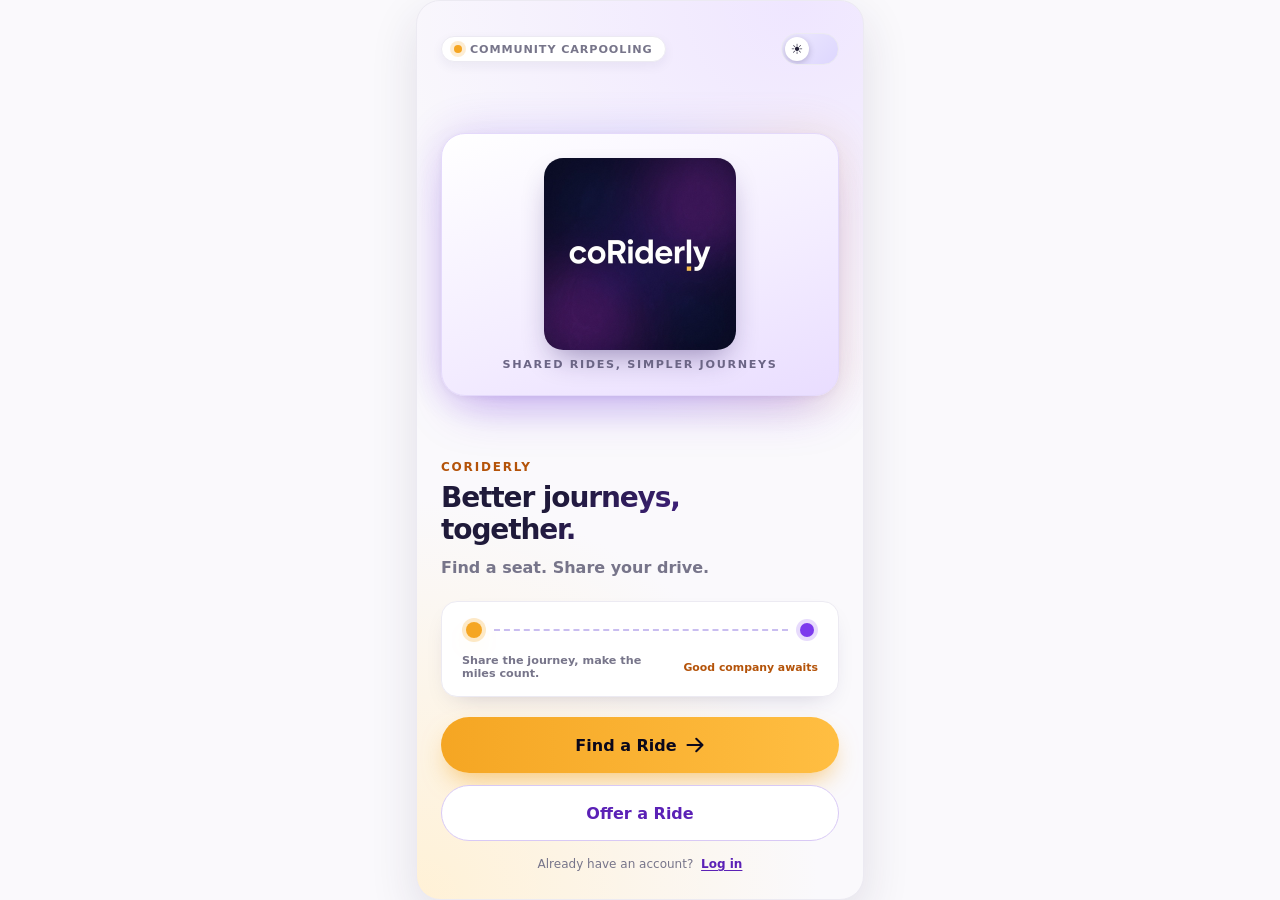
==== assets/web/index.html @ 4c2b8d41 "Make sort dropdown compact Co-authored-by: Copilot <223556219+Copilot@users.noreply.github.com>" ====
<!DOCTYPE html>
<html lang="en">
<head>
  <meta charset="UTF-8" />
  <meta name="viewport" content="width=device-width, initial-scale=1.0, maximum-scale=1.0, viewport-fit=cover" />
  <title>CoRiderly — Find your ride</title>
  <link rel="manifest" href="manifest.webmanifest" />
  <meta name="theme-color" content="#7c3aed" />
  <meta name="mobile-web-app-capable" content="yes" />
  <meta name="apple-mobile-web-app-capable" content="yes" />
  <meta name="apple-mobile-web-app-title" content="CoRiderly" />
  <link rel="apple-touch-icon" href="icons/Icon-192.png" />
  <link rel="icon" type="image/png" href="icons/Icon-192.png" />
  <script>
    (function () {
      var t = null;
      try { t = localStorage.getItem('coriderly-theme'); } catch (e) {}
      if (t !== 'light' && t !== 'dark') {
        t = window.matchMedia && window.matchMedia('(prefers-color-scheme: light)').matches ? 'light' : 'dark';
      }
      document.documentElement.setAttribute('data-theme', t);
    })();
  </script>
  <link rel="stylesheet" href="styles.css" />
</head>
<body>
  <section class="welcome-screen" id="welcome-screen" aria-label="Welcome to CoRiderly">
    <header class="welcome-top-bar">
      <div class="welcome-badge">
        <span class="welcome-badge-dot" aria-hidden="true"></span>
        <span>Community carpooling</span>
      </div>
      <button type="button" class="theme-toggle" data-theme-toggle aria-label="Switch to light theme" title="Toggle theme"></button>
    </header>

    <section class="welcome-brand-section" aria-label="CoRiderly brand">
      <div class="welcome-brand-wrap">
        <div class="welcome-brand-card">
          <img class="welcome-logo" src="logo.png" alt="CoRiderly" />
          <p class="welcome-brand-tagline">Shared rides, simpler journeys</p>
        </div>
      </div>
    </section>

    <section class="welcome-onboarding">
      <div class="welcome-intro-copy">
        <span class="welcome-eyebrow">CORIDERLY</span>
        <h1>Better journeys,<br />together.</h1>
        <p>Find a seat. Share your drive.</p>
      </div>

      <div class="welcome-journey-card" aria-label="Share the journey, make the miles count.">
        <div class="welcome-journey-line" aria-hidden="true">
          <span class="welcome-origin-node"></span>
          <span class="welcome-route-dashes"></span>
          <span class="welcome-destination-node"></span>
        </div>
        <div class="welcome-journey-caption">
          <span>Share the journey, make the miles count.</span>
          <span class="welcome-journey-note">Good company awaits</span>
        </div>
      </div>

      <div class="welcome-actions">
        <button class="welcome-button welcome-button-primary" id="welcome-find" type="button">
          <span>Find a Ride</span>
          <svg aria-hidden="true" viewBox="0 0 24 24" fill="none">
            <path d="M13.5 4.5 21 12m0 0-7.5 7.5M21 12H3" stroke="currentColor" stroke-width="2.5" stroke-linecap="round" stroke-linejoin="round" />
          </svg>
        </button>
        <button class="welcome-button welcome-button-secondary" id="welcome-offer" type="button">Offer a Ride</button>
        <p class="welcome-login-prompt">Already have an account? <a href="#login" id="welcome-login">Log in</a></p>
      </div>
    </section>
  </section>
  <section class="splash-screen" id="splash-screen" aria-label="CoRiderly sign in" hidden>
    <div class="splash-story">
      <div class="splash-brand"><span class="splash-mark" aria-hidden="true"><img src="logo_small.png" alt=""></span>CoRiderly</div>
      <div class="splash-copy">
        <div class="eyebrow">Better journeys, together</div>
        <h1>Your next ride starts here.</h1>
        <p>Find a seat or share your drive. Connect with people going your way and make every trip count.</p>
        <div class="journey-card" aria-hidden="true">
          <div class="journey-label"><span>A better way to get there</span><span>↗</span></div>
          <div class="journey-route">
            <div class="journey-place"><strong>Where you are</strong><span>Your starting point</span></div>
            <div class="journey-path"><svg class="journey-car" viewBox="0 0 24 24" fill="none" stroke="currentColor" stroke-width="2" stroke-linecap="round" stroke-linejoin="round"><path d="M5 16h14l-1.2-6a2 2 0 0 0-2-1.6H8.2A2 2 0 0 0 6.3 10L5 16Z"/><path d="M7 16v2m10-2v2M7 13h.01M17 13h.01"/></svg></div>
            <div class="journey-place"><strong>Where you’re going</strong><span>Good company awaits</span></div>
          </div>
        </div>
      </div>
      <div class="splash-caption">Good company. Shared journeys. Less road alone.</div>
    </div>
    <div class="login-side">
      <form class="login-card" id="login-form">
        <button class="auth-back-link" id="auth-back" type="button">← Back</button>
        <h2 id="auth-heading">Welcome aboard</h2>
        <p class="login-intro">Use your mobile number and a 4-digit MPIN to continue.</p>
        <div class="role-options" aria-label="Account options">
          <button class="role-option auth-mode active" id="register-mode" type="button" aria-pressed="true"><span><strong>Create account</strong><small>Choose an MPIN</small></span></button>
          <button class="role-option auth-mode" id="login-mode" type="button" aria-pressed="false"><span><strong>Log in</strong><small>Enter your MPIN</small></span></button>
        </div>
        <div class="login-fields">
          <div class="field"><label for="login-mobile">Mobile number</label><input id="login-mobile" type="tel" placeholder="e.g. +91 98765 43210" autocomplete="tel" inputmode="tel" required /></div>
          <div class="field"><label for="login-pin">4-digit MPIN</label><div class="pin-wrap"><input id="login-pin" type="password" placeholder="Enter 4 digits" minlength="4" maxlength="4" pattern="[0-9]{4}" inputmode="numeric" autocomplete="new-password" required /><button type="button" class="pin-toggle" id="pin-toggle" aria-label="Show MPIN" aria-pressed="false"><svg class="eye-open" viewBox="0 0 24 24" fill="none" stroke="currentColor" stroke-width="1.8" stroke-linecap="round" stroke-linejoin="round" aria-hidden="true"><path d="M2 12s3.6-7 10-7 10 7 10 7-3.6 7-10 7S2 12 2 12Z"/><circle cx="12" cy="12" r="3"/></svg><svg class="eye-closed" viewBox="0 0 24 24" fill="none" stroke="currentColor" stroke-width="1.8" stroke-linecap="round" stroke-linejoin="round" aria-hidden="true"><path d="M3 3l18 18M10.6 5.1A9.8 9.8 0 0 1 12 5c6.4 0 10 7 10 7a17 17 0 0 1-3.2 4M6.5 6.6A17 17 0 0 0 2 12s3.6 7 10 7c1.6 0 3-.4 4.3-1M9.9 9.9a3 3 0 0 0 4.2 4.2"/></svg></button></div></div>
        </div>
        <button class="search-btn login-submit" type="submit">Create account</button>
        <p class="login-note" id="login-note">Create an account with your mobile number and a 4-digit MPIN. You can log in after registration.</p>
      </form>
    </div>
  </section>
  <div class="app" id="main-app" hidden>
    <header class="topbar">
      <div class="brand">
        <div class="brand-mark" aria-hidden="true"><img src="logo_small.png" alt="">
        </div>
        <span>CoRiderly</span>
      </div>
      <nav class="nav" aria-label="Main navigation">
        <a class="active" href="#rides">Find a ride</a>
        <a href="#offer-screen" id="nav-offer">Offer a ride</a>
      </nav>
      <div class="profile-area">
        <button type="button" class="theme-toggle" data-theme-toggle aria-label="Switch to light theme" title="Toggle theme"></button>
        <button class="profile" id="profile-button" aria-label="Open profile menu" aria-haspopup="true" aria-controls="profile-menu" aria-expanded="false"><span class="avatar" id="profile-avatar">AM</span><span id="profile-name">Alex Morgan</span></button>
        <div class="profile-menu" id="profile-menu" hidden>
          <div class="profile-summary"><strong id="menu-profile-name">Alex Morgan</strong><span id="menu-profile-email">Add your email address</span></div>
          <button type="button" id="edit-profile-action">Edit profile</button>
          <button type="button" class="logout-action" id="profile-logout-menu">Log out</button>
        </div>
      </div>
    </header>

    <main>
      <div id="rides-screen">
      <section class="welcome">
        <div>
          <div class="eyebrow">Your next trip starts here</div>
          <h1>Find your carpool</h1>
          <p class="subtitle">Share the ride, split the cost, and make the journey better.</p>
        </div>
        <button class="offer-link" id="offer-trigger">＋ Offer a ride</button>
      </section>

      <section class="search-card" aria-label="Search for a ride">
        <div class="search-top"><h2>Where would you like to go?</h2><span>Find a seat with a friendly driver</span></div>
        <form class="search-fields" id="search-form">
          <div class="field">
            <label for="from">Leaving from</label>
            <div class="input-wrap"><svg viewBox="0 0 24 24" fill="none" stroke="currentColor" stroke-width="1.8" stroke-linecap="round" stroke-linejoin="round"><circle cx="12" cy="10" r="3"/><path d="M19 10c0 5-7 11-7 11S5 15 5 10a7 7 0 1 1 14 0Z"/></svg><input id="from" type="text" placeholder="City or address" /></div>
          </div>
          <div class="field">
            <label for="to">Going to</label>
            <div class="input-wrap"><svg viewBox="0 0 24 24" fill="none" stroke="currentColor" stroke-width="1.8" stroke-linecap="round" stroke-linejoin="round"><path d="M5 19 19 5M5 5h14v14"/></svg><input id="to" type="text" placeholder="City or address" /></div>
          </div>
          <div class="field">
            <label for="date">Travel date</label>
            <div class="input-wrap"><svg viewBox="0 0 24 24" fill="none" stroke="currentColor" stroke-width="1.8" stroke-linecap="round" stroke-linejoin="round"><rect x="3" y="5" width="18" height="16" rx="2"/><path d="M16 3v4M8 3v4M3 10h18"/></svg><input id="date" type="date" /></div>
          </div>
          <div class="field">
            <label for="passengers">Passengers</label>
            <div class="input-wrap"><svg viewBox="0 0 24 24" fill="none" stroke="currentColor" stroke-width="1.8" stroke-linecap="round" stroke-linejoin="round"><circle cx="9" cy="8" r="3"/><path d="M3 20v-2a6 6 0 0 1 12 0v2M16 5.2a3 3 0 0 1 0 5.6M18 14a5 5 0 0 1 3 4.6V20"/></svg><input id="passengers" type="number" min="1" max="6" value="1" /></div>
          </div>
          <button class="search-btn" type="submit">Search rides</button>
        </form>
      </section>

      <section id="rides">
        <div class="content-head">
          <div><h2>Available rides <span class="ride-count" id="ride-count">3 rides</span></h2><p class="content-sub">Popular trips near you</p></div>
          <select class="sort" id="sort" aria-label="Sort rides"><option value="recommended">Recommended</option><option value="price">Lowest price</option><option value="time">Earliest time</option></select>
        </div>
        <div class="ride-list" id="ride-list">
          <article class="ride-card" data-price="18" data-time="8">
            <div class="route"><div class="times"><span>8:00 AM</span><span>10:35 AM</span></div><div class="route-track"><i class="dot"></i><i class="track-line"></i><i class="dot end"></i></div><div class="places"><span class="place">Chittoor</span><span class="place">Tirupati</span></div></div>
            <div class="ride-meta"><div class="meta-row"><svg viewBox="0 0 24 24" fill="none" stroke="currentColor" stroke-width="1.8"><circle cx="12" cy="12" r="9"/><path d="M12 7v5l3 2"/></svg>1 hr 30 min</div><div class="meta-row"><svg viewBox="0 0 24 24" fill="none" stroke="currentColor" stroke-width="1.8" stroke-linecap="round"><path d="M3 15h18l-1-6a2 2 0 0 0-2-2H6a2 2 0 0 0-2 2l-1 6Z"/><path d="M5 15v2m14-2v2M6 12h.01M18 12h.01"/></svg>Toyota Prius · Quiet ride</div></div>
            <div class="driver"><div class="driver-avatar">RK</div><div><div class="driver-name">Ravi K.</div><div class="rating"><strong>★ 4.9</strong> · 28 rides</div></div></div>
            <div class="price-col"><div><div class="price">₹180<small> / seat</small></div><div class="seats">2 seats left</div></div><button class="book-btn">Book seat</button></div>
          </article>
          <article class="ride-card" data-price="22" data-time="9">
            <div class="route"><div class="times"><span>9:15 AM</span><span>11:50 AM</span></div><div class="route-track"><i class="dot"></i><i class="track-line"></i><i class="dot end"></i></div><div class="places"><span class="place">Chittoor</span><span class="place">Tirupati</span></div></div>
            <div class="ride-meta"><div class="meta-row"><svg viewBox="0 0 24 24" fill="none" stroke="currentColor" stroke-width="1.8"><circle cx="12" cy="12" r="9"/><path d="M12 7v5l3 2"/></svg>1 hr 30 min</div><div class="meta-row"><svg viewBox="0 0 24 24" fill="none" stroke="currentColor" stroke-width="1.8" stroke-linecap="round"><path d="M3 15h18l-1-6a2 2 0 0 0-2-2H6a2 2 0 0 0-2 2l-1 6Z"/><path d="M5 15v2m14-2v2M6 12h.01M18 12h.01"/></svg>Honda Civic · A/C</div></div>
            <div class="driver"><div class="driver-avatar blue">LP</div><div><div class="driver-name">Lakshmi P.</div><div class="rating"><strong>★ 5.0</strong> · 16 rides</div></div></div>
            <div class="price-col"><div><div class="price">₹220<small> / seat</small></div><div class="seats">3 seats left</div></div><button class="book-btn">Book seat</button></div>
          </article>
          <article class="ride-card" data-price="15" data-time="11">
            <div class="route"><div class="times"><span>11:30 AM</span><span>2:20 PM</span></div><div class="route-track"><i class="dot"></i><i class="track-line"></i><i class="dot end"></i></div><div class="places"><span class="place">Chittoor</span><span class="place">Tirupati</span></div></div>
            <div class="ride-meta"><div class="meta-row"><svg viewBox="0 0 24 24" fill="none" stroke="currentColor" stroke-width="1.8"><circle cx="12" cy="12" r="9"/><path d="M12 7v5l3 2"/></svg>1 hr 40 min</div><div class="meta-row"><svg viewBox="0 0 24 24" fill="none" stroke="currentColor" stroke-width="1.8" stroke-linecap="round"><path d="M3 15h18l-1-6a2 2 0 0 0-2-2H6a2 2 0 0 0-2 2l-1 6Z"/><path d="M5 15v2m14-2v2M6 12h.01M18 12h.01"/></svg>Subaru Impreza · 1 stop</div></div>
            <div class="driver"><div class="driver-avatar pink">SR</div><div><div class="driver-name">Suresh R.</div><div class="rating"><strong>★ 4.8</strong> · 41 rides</div></div></div>
            <div class="price-col"><div><div class="price">₹150<small> / seat</small></div><div class="seats">1 seat left</div></div><button class="book-btn">Book seat</button></div>
          </article>
        </div>
        <div class="empty" id="empty"><strong>No rides found</strong>Try another city or adjust your search.</div>
      </section>
      </div>

      <section class="offer-screen screen-hidden" id="offer-screen" aria-labelledby="offer-title">
        <button class="back-link" id="back-to-rides" type="button">← Back to rides</button>
        <div class="offer-panel">
          <div class="eyebrow">Share the journey</div>
          <h2 id="offer-title">Offer a ride</h2>
          <p class="offer-intro">Add your trip details and invite passengers to join your ride.</p>
          <form id="offer-form">
            <div class="offer-fields">
              <div class="field"><label for="offer-from">Leaving from</label><input id="offer-from" type="text" placeholder="City or address" required /></div>
              <div class="field"><label for="offer-to">Going to</label><input id="offer-to" type="text" placeholder="City or address" required /></div>
              <div class="field"><label for="offer-pickup">Nearby pickup / boarding point</label><input id="offer-pickup" type="text" placeholder="e.g. Central Station" /></div>
              <div class="field"><label for="offer-bags">How many bags?</label><input id="offer-bags" type="number" min="0" max="10" value="0" /></div>
              <div class="field phone-field"><label for="offer-phone">Phone number</label><div class="input-wrap"><svg aria-hidden="true" viewBox="0 0 24 24" fill="none" stroke="currentColor" stroke-width="1.8" stroke-linecap="round" stroke-linejoin="round"><path d="M22 16.92v3a2 2 0 0 1-2.18 2 19.8 19.8 0 0 1-8.63-3.07 19.5 19.5 0 0 1-6-6A19.8 19.8 0 0 1 2.12 4.2 2 2 0 0 1 4.11 2h3a2 2 0 0 1 2 1.72c.12.96.36 1.9.7 2.8a2 2 0 0 1-.45 2.11L8.1 9.9a16 16 0 0 0 6 6l1.27-1.27a2 2 0 0 1 2.11-.45c.9.34 1.84.58 2.8.7A2 2 0 0 1 22 16.92Z"/></svg><input id="offer-phone" type="tel" placeholder="e.g. +91 98765 43210" autocomplete="tel" required /></div></div>
              <div class="field"><label for="offer-date">Travel date</label><input id="offer-date" type="date" required /></div>
              <div class="field"><label for="offer-time">Departure time</label><input id="offer-time" type="time" required /></div>
              <div class="field"><label for="offer-car-name">Car name / model</label><input id="offer-car-name" type="text" placeholder="e.g. Maruti Ertiga" required /></div>
              <div class="field"><label for="offer-car-number">Car registration number</label><input id="offer-car-number" type="text" placeholder="e.g. KA 01 AB 1234" required /></div>
              <div class="field"><label for="offer-car-seats">Car seating capacity</label><select id="offer-car-seats" required><option value="5">5 seater</option><option value="7">7 seater</option></select></div>
              <div class="field"><label for="offer-seats">Available passenger seats</label><input id="offer-seats" type="number" min="1" max="4" value="1" required /></div>
              <div class="field"><label for="offer-price">Price per passenger (₹)</label><input id="offer-price" type="number" min="1" placeholder="e.g. 250" required /></div>
            </div>
            <div class="fee-note">
              <span class="fee-icon" aria-hidden="true">₹</span>
              <div><strong>₹39 payment per ride</strong>Pay securely through Pine Labs before publishing. Each payment publishes one ride after verification.<small class="payment-note">Your ride appears to others only after payment is confirmed.</small></div>
            </div>
            <button class="search-btn offer-submit" type="submit">Pay ₹39 &amp; publish ride</button>
            <div class="offer-success" id="offer-success" role="status">Payment confirmed. Your ride has been published.</div>
          </form>
        </div>
      </section>
    </main>
    <footer class="app-address">
      <strong>CoRiderly</strong>
      <a href="https://otoridesindia-beep.github.io/coRiderly/privacy.html" target="_blank" rel="noopener">Privacy Policy</a>
      <a href="https://otoridesindia-beep.github.io/coRiderly/terms.html" target="_blank" rel="noopener">Terms and Conditions</a>
      <a href="https://otoridesindia-beep.github.io/coRiderly/refund.html" target="_blank" rel="noopener">Refund Policy</a>
      <address><a href="mailto:coriderlyindia@gmail.com">coriderlyindia@gmail.com</a></address>
    </footer>
    <section class="benefits" aria-label="Why ride with CoRiderly">
      <article class="benefit">
        <div class="benefit-icon" aria-hidden="true"><svg viewBox="0 0 48 48" fill="none" stroke="currentColor" stroke-width="2.8" stroke-linecap="round" stroke-linejoin="round"><path d="M8 20h32v21H8z"/><path d="M15 20V9a4 4 0 0 1 4-4h10a4 4 0 0 1 4 4v11M20 20v6h8v-6M8 25h32"/></svg></div>
        <h2>Travel everywhere</h2>
        <p>Explore all over India with countless carpool rides.</p>
      </article>
      <article class="benefit">
        <div class="benefit-icon" aria-hidden="true"><svg viewBox="0 0 48 48" fill="none" stroke="currentColor" stroke-width="2.8" stroke-linecap="round" stroke-linejoin="round"><path d="M18 7h21v8H18zM14 15h21v8H14zM10 23h21v8H10z"/><circle cx="35" cy="34" r="10"/><path d="M31 34h8"/></svg></div>
        <h2>Prices like nowhere</h2>
        <p>Benefit from great-value shared costs on your carpool rides.</p>
      </article>
      <article class="benefit">
        <div class="benefit-icon" aria-hidden="true"><svg viewBox="0 0 48 48" fill="none" stroke="currentColor" stroke-width="2.8" stroke-linecap="round" stroke-linejoin="round"><path d="M24 4 42 11v11c0 11-7.5 18-18 22C13.5 40 6 33 6 22V11z"/><path d="m16 24 5 5 11-11"/></svg></div>
        <h2>Ride with confidence</h2>
        <p>Feel secure, knowing you're riding with carpool members with Verified Profiles.</p>
      </article>
    </section>
    <div class="visitor-count" id="visitor-count" hidden aria-live="polite">
      <svg viewBox="0 0 24 24" fill="none" stroke="currentColor" stroke-width="1.8" stroke-linecap="round" stroke-linejoin="round" aria-hidden="true"><circle cx="9" cy="8" r="3"></circle><path d="M3 20v-2a6 6 0 0 1 12 0v2M16 5.2a3 3 0 0 1 0 5.6M18 14a5 5 0 0 1 3 4.6V20"></path></svg>
      <span><strong id="visitor-count-number">0</strong> people have visited CoRiderly</span>
      <span class="visitor-sep" aria-hidden="true">·</span>
      <span><strong id="user-count-number">0</strong> registered users</span>
    </div>
    <nav class="bottom-nav" aria-label="App navigation">
      <button type="button" class="bottom-nav-tab active" id="bottom-find" aria-current="page">
        <svg viewBox="0 0 24 24" fill="none" stroke="currentColor" stroke-width="1.8" stroke-linecap="round" stroke-linejoin="round" aria-hidden="true"><circle cx="11" cy="11" r="7"/><path d="m20 20-4-4"/></svg>
        <span>Find</span>
      </button>
      <button type="button" class="bottom-nav-tab" id="bottom-offer">
        <svg viewBox="0 0 24 24" fill="none" stroke="currentColor" stroke-width="1.8" stroke-linecap="round" stroke-linejoin="round" aria-hidden="true"><circle cx="12" cy="12" r="9"/><path d="M12 8v8m-4-4h8"/></svg>
        <span>Offer</span>
      </button>
      <button type="button" class="bottom-nav-tab" id="bottom-my-rides">
        <svg viewBox="0 0 24 24" fill="none" stroke="currentColor" stroke-width="1.8" stroke-linecap="round" stroke-linejoin="round" aria-hidden="true"><path d="M5 16h14l-1.2-6a2 2 0 0 0-2-1.6H8.2A2 2 0 0 0 6.3 10L5 16Z"/><path d="M7 16v2m10-2v2M7 13h.01M17 13h.01"/></svg>
        <span>My rides</span>
      </button>
      <button type="button" class="bottom-nav-tab" id="bottom-bookings">
        <svg viewBox="0 0 24 24" fill="none" stroke="currentColor" stroke-width="1.8" stroke-linecap="round" stroke-linejoin="round" aria-hidden="true"><path d="M6 3h12a2 2 0 0 1 2 2v16l-8-4-8 4V5a2 2 0 0 1 2-2Z"/><path d="M9 8h6m-6 4h6"/></svg>
        <span>Bookings</span>
      </button>
      <button type="button" class="bottom-nav-tab" id="bottom-profile">
        <svg viewBox="0 0 24 24" fill="none" stroke="currentColor" stroke-width="1.8" stroke-linecap="round" stroke-linejoin="round" aria-hidden="true"><circle cx="12" cy="8" r="4"/><path d="M4 21a8 8 0 0 1 16 0"/></svg>
        <span>Profile</span>
      </button>
    </nav>
  </div>
  <dialog id="profile-dialog" aria-labelledby="profile-dialog-title">
    <div class="dialog-content">
      <div class="dialog-heading"><h2 id="profile-dialog-title">Edit profile</h2><button class="dialog-close" type="button" data-close-dialog="profile-dialog" aria-label="Close">×</button></div>
      <form class="profile-form" id="profile-form">
        <div class="field"><label for="profile-edit-name">Full name</label><input id="profile-edit-name" type="text" autocomplete="name" required /></div>
        <div class="field"><label for="profile-edit-email">Email address</label><input id="profile-edit-email" type="email" autocomplete="email" placeholder="you@example.com" /></div>
        <div class="field"><label for="profile-edit-phone">Phone number</label><input id="profile-edit-phone" type="tel" autocomplete="tel" placeholder="+91 98765 43210" /></div>
        <button class="search-btn dialog-submit" type="submit">Save profile</button>
        <button class="logout-button" id="profile-logout-dialog" type="button">Log out</button>
      </form>
      <section class="profile-rides" aria-labelledby="profile-rides-title">
        <div class="profile-rides-heading">
          <h3 id="profile-rides-title">My rides</h3>
          <span>Manage your published rides</span>
        </div>
        <div class="profile-rides-list" id="profile-rides-list">
          <div class="profile-rides-empty">Your published rides will appear here.</div>
        </div>
      </section>
    </div>
  </dialog>
  <dialog id="edit-ride-dialog" aria-labelledby="edit-ride-title">
    <div class="dialog-content">
      <div class="dialog-heading"><h2 id="edit-ride-title">Edit ride</h2><button class="dialog-close" type="button" data-close-dialog="edit-ride-dialog" aria-label="Close">×</button></div>
      <form class="profile-form" id="edit-ride-form">
        <div class="field"><label for="edit-ride-origin">From</label><input id="edit-ride-origin" type="text" required /></div>
        <div class="field"><label for="edit-ride-destination">To</label><input id="edit-ride-destination" type="text" required /></div>
        <div class="field"><label for="edit-ride-pickup">Boarding point</label><input id="edit-ride-pickup" type="text" /></div>
        <div class="field"><label for="edit-ride-date">Travel date</label><input id="edit-ride-date" type="date" required /></div>
        <div class="field"><label for="edit-ride-time">Departure time</label><input id="edit-ride-time" type="time" required /></div>
        <div class="field"><label for="edit-ride-seats">Available seats</label><input id="edit-ride-seats" type="number" min="0" max="6" required /></div>
        <div class="field"><label for="edit-ride-bags">Bags</label><input id="edit-ride-bags" type="number" min="0" max="10" required /></div>
        <div class="field"><label for="edit-ride-price">Price per seat (₹)</label><input id="edit-ride-price" type="number" min="1" step="1" required /></div>
        <button class="search-btn dialog-submit" type="submit">Save changes</button>
      </form>
    </div>
  </dialog>
  <dialog id="bookings-dialog" aria-labelledby="bookings-dialog-title">
    <div class="dialog-content">
      <div class="dialog-heading"><h2 id="bookings-dialog-title">My bookings</h2><button class="dialog-close" type="button" data-close-dialog="bookings-dialog" aria-label="Close">×</button></div>
      <p class="booking-caption">Manage your bookings and add a quick review after your ride.</p>
      <div class="booking-list" id="booking-list"><div class="booking-empty">You haven't booked a seat yet.</div></div>
    </div>
  </dialog>
  <dialog id="driver-reviews-dialog" aria-labelledby="driver-reviews-title">
    <div class="dialog-content">
      <div class="dialog-heading"><h2 id="driver-reviews-title">Rider feedback</h2><button class="dialog-close" type="button" data-close-dialog="driver-reviews-dialog" aria-label="Close">×</button></div>
      <div class="driver-reviews-summary" id="driver-reviews-summary"></div>
      <div class="driver-reviews-list" id="driver-reviews-list" aria-live="polite"></div>
    </div>
  </dialog>
  <dialog id="payment-dialog" aria-labelledby="payment-dialog-title">
    <div class="dialog-content">
      <div class="dialog-heading"><h2 id="payment-dialog-title">Complete payment</h2><button class="dialog-close" type="button" data-close-dialog="payment-dialog" aria-label="Close">×</button></div>
      <iframe id="payment-frame" title="Pine Labs secure checkout" referrerpolicy="no-referrer"></iframe>
      <p class="payment-dialog-note">After paying, return here and select “Verify payment” to confirm your ride. Closing this window will not publish it.</p>
      <button class="search-btn dialog-submit" id="verify-payment-button" type="button">Verify payment</button>
    </div>
  </dialog>
  <div class="toast" id="toast" role="status" aria-live="polite"></div>
  <script src="script.js"></script>
  <script src="install-prompt.js"></script>
</body>
</html>
---- assets/web/styles.css ----
:root {
      --purple: #7c3aed;
      --purple-dark: #5b21b6;
      --purple-soft: #f3edff;
      --ink: #242138;
      --muted: #77758a;
      --line: #eceaf2;
      --surface: #ffffff;
      --canvas: #faf9fc;
      --green: #16845e;
      --shadow: 0 12px 35px rgba(40, 29, 78, .07);
    }
    * { box-sizing: border-box; }
    html { -webkit-text-size-adjust: 100%; text-size-adjust: 100%; }
    body {
      margin: 0;
      color: var(--ink);
      background: var(--canvas);
      font-family: Inter, ui-sans-serif, system-ui, -apple-system, BlinkMacSystemFont, "Segoe UI", sans-serif;
    }
    button, input { font: inherit; }
    button { cursor: pointer; }
    button:not(:disabled) {
      position: relative;
      overflow: hidden;
      isolation: isolate;
      transition: transform .18s ease, box-shadow .2s ease, background-color .2s ease, color .2s ease;
    }
    button:not(:disabled):active { transform: scale(.97); }
    button:focus-visible { outline: 3px solid rgba(107, 27, 141, .28); outline-offset: 3px; }
    .ui-ripple {
      position: absolute;
      z-index: 0;
      border-radius: 50%;
      background: rgba(255, 255, 255, .35);
      transform: scale(0);
      animation: button-ripple .55s ease-out forwards;
      pointer-events: none;
    }
    @keyframes button-ripple {
      to { transform: scale(1); opacity: 0; }
    }
    .app { min-height: calc(100vh - 20px); margin: 10px; overflow: hidden; border-radius: 18px; touch-action: pan-y; overscroll-behavior-x: none; }
    .bottom-nav { display: none; }
    .splash-screen { min-height: calc(100vh - 24px); margin: 12px; overflow: hidden; border-radius: 18px; display: grid; grid-template-columns: minmax(0, 1.1fr) minmax(360px, .9fr); background: linear-gradient(135deg, #3b0764 0%, #6d28d9 54%, #a855f7 100%); box-shadow: 0 22px 60px rgba(40, 19, 66, .16); }
    .splash-screen[hidden] { display: none; }
    .splash-story { position: relative; isolation: isolate; display: flex; flex-direction: column; justify-content: space-between; padding: clamp(32px, 7vw, 88px); color: white; background: radial-gradient(ellipse at 14% 88%, rgba(243, 207, 255, .14), transparent 34%), radial-gradient(ellipse at 94% 15%, rgba(255, 255, 255, .12), transparent 30%); }
    .splash-story::after { position: absolute; z-index: -1; right: -115px; bottom: -185px; width: 410px; height: 410px; border: 1px solid rgba(255,255,255,.12); border-radius: 50%; box-shadow: 0 0 0 36px rgba(255,255,255,.035), 0 0 0 74px rgba(255,255,255,.025); content: ""; }
    .splash-copy { position: relative; z-index: 1; }
    .splash-copy .eyebrow { display: inline-flex; align-items: center; gap: 8px; padding: 8px 11px; border: 1px solid rgba(255,255,255,.22); border-radius: 999px; color: #f0d9fa; background: rgba(255,255,255,.08); font-size: 11px; letter-spacing: 1px; }
    .splash-copy .eyebrow::before { width: 7px; height: 7px; border-radius: 50%; background: #b8f1d8; box-shadow: 0 0 0 4px rgba(184,241,216,.13); content: ""; }
    .splash-copy h1 { max-width: 520px; margin: 18px 0 14px; font-size: clamp(42px, 5.8vw, 70px); letter-spacing: -3px; line-height: 1.02; }
    .splash-copy p { max-width: 420px; color: #f0e4f4; font-size: 16px; line-height: 1.7; }
    .journey-card { position: relative; width: min(100%, 390px); margin-top: 28px; padding: 13px 16px; border: 1px solid rgba(255,255,255,.23); border-radius: 15px; background: rgba(255,255,255,.11); box-shadow: 0 12px 30px rgba(35,8,50,.12); backdrop-filter: blur(10px); }
    .journey-label { display: flex; justify-content: space-between; color: #ead8f1; font-size: 10px; font-weight: 750; letter-spacing: .8px; text-transform: uppercase; }
    .journey-route { display: grid; grid-template-columns: 1fr 66px 1fr; align-items: center; gap: 9px; margin-top: 12px; }
    .journey-place strong, .journey-place span { display: block; }
    .journey-place strong { font-size: 13px; }
    .journey-place span { margin-top: 3px; color: #e1cde9; font-size: 10px; }
    .journey-path { position: relative; height: 2px; border-top: 2px dashed rgba(255,255,255,.6); }
    .journey-path::before, .journey-path::after { position: absolute; top: -5px; width: 8px; height: 8px; border: 2px solid white; border-radius: 50%; background: #71318c; content: ""; }
    .journey-path::before { left: 0; }
    .journey-path::after { right: 0; background: #b8f1d8; border-color: #b8f1d8; }
    .journey-car { position: absolute; top: -17px; left: 50%; width: 26px; height: 20px; padding: 3px; border-radius: 7px; color: var(--purple); background: white; transform: translateX(-50%); }
    .splash-caption { display: flex; align-items: center; gap: 9px; color: #e8d8ed; font-size: 12px; }
    .splash-caption::before { width: 23px; height: 1px; background: #d7aedf; content: ""; }
    .splash-brand { display: flex; align-items: center; gap: 12px; font-size: 22px; font-weight: 800; letter-spacing: -.6px; }
    .splash-mark { display: grid; width: 42px; height: 42px; place-items: center; border-radius: 14px; color: var(--purple); background: white; }
    .splash-mark svg { width: 24px; }
    .splash-copy { max-width: 540px; margin: 54px 0; }
    .splash-copy .eyebrow { color: #e8c9f3; }
    .splash-copy h1 { margin: 18px 0 14px; font-size: clamp(42px, 5.8vw, 70px); letter-spacing: -3px; line-height: 1.02; }
    .splash-copy p { max-width: 420px; margin: 0; color: #f0e4f4; font-size: 16px; line-height: 1.7; }
    .splash-caption { color: #e8d8ed; font-size: 12px; }
    .login-side { display: grid; place-items: center; padding: 28px; background: #fff; }
    .login-card { width: min(100%, 430px); }
    .login-card h2 { margin: 0 0 8px; font-size: 27px; letter-spacing: -.8px; }
    .login-intro { margin: 0 0 24px; color: var(--muted); font-size: 14px; line-height: 1.5; }
    .role-options { display: grid; grid-template-columns: repeat(2, minmax(0, 1fr)); gap: 11px; margin-bottom: 20px; }
    .role-option { position: relative; min-width: 0; width: 100%; }
    .role-option input { position: absolute; opacity: 0; }
    .role-option span { display: flex; width: 100%; height: 100%; min-width: 0; min-height: 72px; flex-direction: column; justify-content: center; gap: 4px; padding: 12px 14px; border: 1px solid var(--line); border-radius: 11px; cursor: pointer; overflow-wrap: anywhere; transition: border-color .2s, background-color .2s, transform .2s, box-shadow .2s; }
    .role-option:hover span { border-color: #c9a7d7; transform: translateY(-2px); box-shadow: 0 7px 18px rgba(40, 29, 78, .07); }
    .role-option strong { font-size: 14px; }
    .role-option small { color: var(--muted); font-size: 12px; }
    .role-option input:checked + span { border-color: var(--purple); color: var(--purple); background: var(--purple-soft); box-shadow: 0 0 0 2px rgba(107, 27, 141, .08); }
    .role-option input:focus-visible + span { outline: 3px solid rgba(107, 27, 141, .25); outline-offset: 2px; }
    .auth-mode { padding: 0; border: 0; border-radius: 11px; color: var(--ink); background: transparent; text-align: left; }
    .auth-mode.active span { border-color: var(--purple); color: var(--purple); background: var(--purple-soft); box-shadow: 0 0 0 2px rgba(107, 27, 141, .08); }
    .login-fields { display: grid; gap: 15px; }
    .login-fields input { width: 100%; height: 46px; padding: 0 13px; border: 1px solid #e8e6ee; border-radius: 10px; color: var(--ink); background: white; }
    .login-fields input:focus { outline: 2px solid rgba(107, 27, 141, .2); border-color: var(--purple); }
    .pin-wrap { position: relative; }
    .login-fields .pin-wrap input { padding-right: 46px; }
    .pin-wrap .pin-toggle, .pin-wrap .pin-toggle:not(:disabled) { position: absolute; top: 50%; right: 6px; transform: translateY(-50%); display: grid; place-items: center; width: 36px; height: 36px; padding: 0; border: 0; border-radius: 50%; color: var(--muted); background: transparent; cursor: pointer; }
    .pin-toggle:hover { color: var(--purple); }
    .pin-toggle svg { width: 20px; height: 20px; }
    .pin-toggle .eye-closed, .pin-toggle.showing .eye-open { display: none; }
    .pin-toggle.showing .eye-closed { display: block; }
    .driver-documents { display: grid; grid-template-columns: 1fr 1fr; gap: 12px; margin-top: 18px; padding: 15px; border: 1px solid var(--line); border-radius: 12px; background: var(--canvas); }
    .driver-documents[hidden] { display: none; }
    .driver-documents h3 { grid-column: 1 / -1; margin: 0; font-size: 15px; }
    .driver-documents p { grid-column: 1 / -1; margin: -6px 0 0; color: var(--muted); font-size: 12px; line-height: 1.45; }
    .driver-documents .field { min-width: 0; }
    .document-pair { display: grid; grid-column: 1 / -1; grid-template-columns: repeat(2, minmax(0, 1fr)); gap: 12px; }
    .driver-documents .field label { display: flex; align-items: center; gap: 7px; margin-bottom: 7px; color: #656276; font-size: 11px; font-weight: 750; }
    .document-icon { display: grid; flex: 0 0 25px; width: 25px; height: 25px; place-items: center; border-radius: 8px; color: var(--purple); background: #f1e5f5; }
    .document-icon svg { width: 15px; height: 15px; }
    .driver-documents input[type="file"] { width: 100%; min-width: 0; padding: 8px; border: 1px solid #e8e6ee; border-radius: 9px; color: var(--muted); background: #fff; font-size: 11px; }
    .driver-documents input[type="file"]::file-selector-button { margin-right: 9px; padding: 7px 10px 7px 30px; border: 0; border-radius: 7px; color: var(--purple); background-color: var(--purple-soft); background-image: url("data:image/svg+xml,%3Csvg xmlns='http://www.w3.org/2000/svg' viewBox='0 0 24 24' fill='none' stroke='%236B1B8D' stroke-width='2' stroke-linecap='round' stroke-linejoin='round'%3E%3Cpath d='M12 16V4m-5 5 5-5 5 5'/%3E%3Cpath d='M5 14v5h14v-5'/%3E%3C/svg%3E"); background-repeat: no-repeat; background-position: 9px center; background-size: 14px; font: inherit; font-weight: 700; cursor: pointer; transition: background-color .2s, color .2s; }
    .driver-documents input[type="file"]::file-selector-button:hover { color: white; background-color: var(--purple); }
    .driver-documents input[type="file"]:focus-visible { outline: 2px solid rgba(107, 27, 141, .2); border-color: var(--purple); }
    .login-submit { width: 100%; margin-top: 21px; }
    .login-note { margin: 14px 0 0; color: var(--muted); font-size: 11px; line-height: 1.5; text-align: center; }
    .topbar {
      height: 76px;
      padding: 0 max(5vw, 24px);
      display: flex;
      align-items: center;
      justify-content: space-between;
      background: #fff;
      border-bottom: 1px solid var(--line);
    }
    .brand { display: flex; align-items: center; gap: 11px; font-size: 20px; font-weight: 800; letter-spacing: -.7px; }
    .brand-mark { width: 36px; height: 36px; border-radius: 12px; display: grid; place-items: center; color: #fff; background: var(--purple); }
    .brand-mark svg { width: 21px; }
    .nav { display: flex; align-items: center; gap: 34px; color: #77758a; font-size: 14px; font-weight: 600; }
    .nav a { color: inherit; text-decoration: none; }
    .nav a.active { color: var(--purple); }
    .profile-area { position: relative; }
    .profile { display: flex; align-items: center; gap: 10px; border: 0; background: transparent; color: var(--ink); font-weight: 650; }
    .avatar { display: grid; place-items: center; width: 36px; height: 36px; border-radius: 50%; background: #f1e5f5; color: var(--purple); font-size: 13px; font-weight: 800; }
    .profile-menu { position: absolute; z-index: 5; top: calc(100% + 14px); right: 0; width: 250px; padding: 9px; border: 1px solid var(--line); border-radius: 14px; background: white; box-shadow: var(--shadow); }
    .profile-menu[hidden] { display: none; }
    .profile-summary { padding: 10px 11px 13px; border-bottom: 1px solid var(--line); }
    .profile-summary strong, .profile-summary span { display: block; overflow: hidden; text-overflow: ellipsis; white-space: nowrap; }
    .profile-summary span { margin-top: 4px; color: var(--muted); font-size: 12px; }
    .profile-menu button { display: flex; align-items: center; width: 100%; padding: 11px; border: 0; border-radius: 8px; color: var(--ink); background: transparent; text-align: left; font-size: 13px; font-weight: 650; }
    .profile-menu button:hover { color: var(--purple); background: var(--purple-soft); }
    .profile-menu .logout-action { margin-top: 4px; border-top: 1px solid var(--line); border-radius: 0 0 8px 8px; color: #b42318; }
    .profile-menu .logout-action:hover, .logout-button:hover { color: #8f1d14; background: #fff1f0; }
    .logout-button { width: 100%; margin-top: 12px; padding: 12px; border: 1px solid #f0c8c5; border-radius: 10px; color: #b42318; background: white; font-weight: 700; }
    .profile .avatar { transition: transform .2s, box-shadow .2s; }
    .profile:hover .avatar { transform: scale(1.08); box-shadow: 0 0 0 4px var(--purple-soft); }
    .dialog-close:hover { color: var(--purple); background: var(--purple-soft); transform: rotate(90deg); }
    dialog { width: min(440px, calc(100% - 32px)); max-height: 85vh; padding: 0; border: 1px solid var(--line); border-radius: 16px; color: var(--ink); box-shadow: 0 24px 70px rgba(30, 20, 55, .2); }
    dialog::backdrop { background: rgba(31, 25, 45, .45); }
    .dialog-content { padding: 24px; }
    .dialog-heading { display: flex; align-items: center; justify-content: space-between; gap: 12px; margin-bottom: 17px; }
    .dialog-heading h2 { margin: 0; font-size: 21px; }
    .dialog-close { width: 34px; height: 34px; border: 0; border-radius: 9px; color: var(--muted); background: var(--canvas); font-size: 20px; }
    .profile-form { display: grid; gap: 15px; }
    .profile-form input { width: 100%; height: 44px; padding: 0 12px; border: 1px solid #e8e6ee; border-radius: 9px; color: var(--ink); background: white; }
    .profile-form input:focus { outline: 2px solid rgba(107, 27, 141, .2); border-color: var(--purple); }
    .dialog-submit { width: 100%; margin-top: 3px; }
    #bookings-dialog { width: min(392px, calc(100% - 40px)); max-height: 78vh; }
    .booking-caption { margin: 0 0 12px; color: var(--muted); font-size: 12px; line-height: 1.45; }
    .booking-list { display: grid; gap: 10px; max-height: 46vh; overflow: auto; }
    .booking-item, .booking-empty { padding: 14px; border: 1px solid var(--line); border-radius: 11px; background: var(--canvas); }
    .booking-item strong { display: block; margin-bottom: 5px; font-size: 14px; }
    .booking-item span, .booking-empty { color: var(--muted); font-size: 13px; line-height: 1.5; }
    .booking-review-summary { margin-top: 8px; color: #656276; font-size: 12px; line-height: 1.45; }
    .booking-review-summary strong { color: var(--ink); }
    .booking-review-toggle {
      margin-top: 9px;
      padding: 8px 10px;
      border: 1px solid #e5d3ed;
      border-radius: 9px;
      color: var(--purple);
      background: #fff;
      font-size: 12px;
      font-weight: 700;
    }
    .booking-review-toggle:hover { border-color: var(--purple); background: var(--purple-soft); }
    .booking-review-toggle:disabled { opacity: .58; cursor: not-allowed; }
    .booking-review-availability { color: var(--muted); font-size: 11px; }
    .booking-review-form {
      display: grid;
      gap: 9px;
      margin-top: 11px;
      padding: 10px;
      border: 1px solid var(--line);
      border-radius: 10px;
      background: #fff;
    }
    .booking-review-form[hidden] { display: none; }
    .booking-review-form label {
      color: #656276;
      font-size: 11px;
      font-weight: 700;
      letter-spacing: .5px;
      text-transform: uppercase;
    }
    .booking-review-form select,
    .booking-review-form textarea {
      width: 100%;
      border: 1px solid #e8e6ee;
      border-radius: 9px;
      color: var(--ink);
      background: #fff;
      font: inherit;
    }
    .booking-review-form select { height: 38px; padding: 0 10px; }
    .booking-review-form textarea {
      min-height: 74px;
      padding: 9px 10px;
      line-height: 1.45;
      resize: vertical;
    }
    .booking-review-form select:focus,
    .booking-review-form textarea:focus { outline: 2px solid rgba(107, 27, 141, .2); border-color: var(--purple); }
    .booking-review-submit {
      justify-self: start;
      min-height: 34px;
      padding: 0 12px;
      border: 0;
      border-radius: 9px;
      color: #fff;
      background: var(--purple);
      font-size: 12px;
      font-weight: 700;
    }
    .booking-review-submit:hover { background: var(--purple-dark); }
    main { width: min(1120px, calc(100% - 48px)); margin: 42px auto 72px; }
    .welcome { display: flex; justify-content: space-between; align-items: end; margin-bottom: 25px; }
    .eyebrow { color: var(--purple); font-size: 12px; font-weight: 800; letter-spacing: 1.3px; text-transform: uppercase; }
    h1 { margin: 8px 0 7px; font-size: clamp(28px, 4vw, 38px); letter-spacing: -1.5px; line-height: 1.12; }
    .subtitle { margin: 0; color: var(--muted); font-size: 15px; }
    .offer-link { border: 1px solid #e5d3ed; border-radius: 11px; padding: 12px 16px; color: var(--purple); background: #fff; font-weight: 700; }
    .offer-link:hover { border-color: var(--purple); background: var(--purple-soft); box-shadow: 0 8px 20px rgba(107, 27, 141, .12); transform: translateY(-2px); }
    .search-card { padding: 22px; border: 1px solid var(--line); border-radius: 18px; background: var(--surface); box-shadow: var(--shadow); }
    .search-top { display: flex; justify-content: space-between; align-items: center; margin-bottom: 18px; }
    .search-top h2 { margin: 0; font-size: 16px; letter-spacing: -.2px; }
    .search-top span { color: var(--muted); font-size: 13px; }
    .search-fields { display: grid; grid-template-columns: 1fr 1fr 1fr 1.3fr auto; gap: 12px; align-items: end; }
    .field { min-width: 0; }
    .field label { display: block; margin: 0 0 8px 2px; color: #77758a; font-size: 11px; font-weight: 800; letter-spacing: .8px; text-transform: uppercase; }
    .input-wrap { position: relative; }
    .input-wrap svg { position: absolute; top: 14px; left: 13px; width: 17px; height: 17px; color: #89869a; pointer-events: none; }
    .field input { width: 100%; height: 46px; outline: none; padding: 0 12px 0 39px; border: 1px solid #e8e6ee; border-radius: 10px; color: var(--ink); background: #fff; }
    .field input:focus { border-color: var(--purple); box-shadow: 0 0 0 3px rgba(107, 27, 141, .1); }
    .search-btn { height: 46px; padding: 0 19px; border: 0; border-radius: 10px; color: #fff; background: var(--purple); font-weight: 750; white-space: nowrap; transition: background .2s, transform .2s; }
    .search-btn:hover { background: var(--purple-dark); transform: translateY(-1px); }
    .content-head { display: flex; justify-content: space-between; align-items: center; margin: 36px 0 17px; }
    .content-head h2 { margin: 0; font-size: 21px; letter-spacing: -.6px; }
    .ride-count { margin-left: 8px; color: var(--muted); font-size: 14px; font-weight: 500; }
    .sort { padding: 9px 12px; border: 1px solid var(--line); border-radius: 9px; color: #656276; background: white; font-size: 13px; }
    .ride-list { display: grid; gap: 14px; }
    .ride-card { display: grid; grid-template-columns: minmax(240px, 1fr) 170px 156px; gap: 20px; align-items: center; padding: 20px 22px; border: 1px solid var(--line); border-radius: 15px; background: #fff; box-shadow: 0 5px 17px rgba(40, 29, 78, .035); transition: border-color .2s, transform .2s; }
    .ride-card:hover { border-color: #dec6e8; transform: translateY(-2px); }
    .route { display: grid; grid-template-columns: 55px 22px minmax(0, 1fr); align-items: center; }
    .times { display: grid; gap: 24px; font-size: 14px; font-weight: 750; }
    .route-track { height: 54px; display: flex; flex-direction: column; align-items: center; justify-content: space-between; }
    .dot { width: 9px; height: 9px; border: 2px solid var(--purple); border-radius: 50%; background: white; }
    .dot.end { background: var(--purple); }
    .track-line { width: 1px; flex: 1; margin: 3px 0; border-left: 1px dashed #c8bddf; }
    .places { display: grid; gap: 17px; min-width: 0; }
    .place { overflow: hidden; color: var(--ink); font-size: 14px; font-weight: 650; text-overflow: ellipsis; white-space: nowrap; }
    .ride-meta { display: grid; gap: 10px; padding-left: 20px; border-left: 1px solid var(--line); color: #656276; font-size: 13px; }
    .meta-row { display: flex; align-items: center; gap: 8px; }
    .meta-row svg { width: 16px; height: 16px; color: #89869a; }
    .driver { display: flex; align-items: center; gap: 10px; }
    .driver-avatar { width: 38px; height: 38px; display: grid; place-items: center; border-radius: 50%; color: #704a32; background: #f5dfcc; font-size: 12px; font-weight: 800; flex: 0 0 auto; }
    .driver-avatar.blue { color: #315c80; background: #d9edfa; }
    .driver-avatar.pink { color: #944d67; background: #f8dce7; }
    .driver-name { font-size: 13px; font-weight: 750; }
    .rating { margin-top: 4px; color: #888598; font-size: 11px; }
    .rating strong { color: #d28b21; }
    .ride-contact a { display: inline-flex; align-items: center; gap: 4px; color: var(--purple); text-decoration: none; }
    .ride-contact a:hover { text-decoration: underline; }
    .ride-contact a svg { width: 13px; height: 13px; }
    .price-col { display: flex; align-items: center; justify-content: space-between; gap: 10px; }
    .price { font-size: 21px; font-weight: 800; letter-spacing: -.7px; }
    .price small { display: block; margin-top: 2px; color: #888598; font-size: 11px; font-weight: 500; letter-spacing: 0; }
    .seats { margin-top: 7px; color: var(--green); font-size: 11px; font-weight: 700; }
    .book-btn { border: 0; border-radius: 9px; padding: 11px 14px; color: #fff; background: var(--purple); font-size: 13px; font-weight: 750; }
    .book-btn:hover { background: var(--purple-dark); transform: translateY(-2px); box-shadow: 0 7px 16px rgba(82, 19, 109, .2); }
    .ride-actions { display: grid; gap: 7px; }
    .call-btn { display: inline-flex; align-items: center; justify-content: center; gap: 6px; padding: 8px 12px; border: 1px solid #e5d3ed; border-radius: 9px; color: var(--purple); background: white; text-decoration: none; font-size: 12px; font-weight: 750; }
    .call-btn:hover { border-color: var(--purple); background: var(--purple-soft); }
    .call-btn svg { width: 14px; height: 14px; }
    .empty { display: none; padding: 42px 20px; border: 1px dashed #d9d4e4; border-radius: 15px; color: var(--muted); text-align: center; background: white; }
    .empty strong { display: block; margin-bottom: 6px; color: var(--ink); }
    .screen-hidden { display: none !important; }
    .offer-screen { max-width: 760px; margin: 0 auto; }
    .back-link { display: inline-flex; align-items: center; gap: 7px; margin-bottom: 20px; padding: 0; border: 0; color: var(--purple); background: transparent; font-weight: 700; }
    .back-link:hover { gap: 11px; }
    .offer-panel { padding: 26px; border: 1px solid var(--line); border-radius: 18px; background: white; box-shadow: var(--shadow); }
    .offer-panel h2 { margin: 0 0 7px; font-size: 23px; letter-spacing: -.6px; }
    .offer-intro { margin: 0 0 22px; color: var(--muted); font-size: 14px; line-height: 1.55; }
    .offer-fields { display: grid; grid-template-columns: 1fr 1fr; gap: 17px 14px; }
    .offer-fields .field input, .offer-fields .field select { width: 100%; height: 46px; padding: 0 13px; border: 1px solid #e8e6ee; border-radius: 10px; color: var(--ink); background: #fff; }
    .offer-fields .field input:focus, .offer-fields .field select:focus { outline: 2px solid rgba(107, 27, 141, .2); border-color: var(--purple); }
    .offer-fields input[type="number"] { padding-left: 13px; }
    .offer-fields .phone-field input { padding-left: 39px; }
    .fee-note { display: flex; align-items: flex-start; gap: 12px; margin-top: 22px; padding: 15px; border: 1px solid #e5d3ed; border-radius: 12px; color: #51456e; background: var(--purple-soft); font-size: 13px; line-height: 1.5; }
    .fee-icon { display: grid; flex: 0 0 34px; width: 34px; height: 34px; place-items: center; border-radius: 10px; color: var(--purple); background: white; font-weight: 800; }
    .fee-note strong { display: block; margin-bottom: 2px; color: var(--ink); font-size: 14px; }
    .payment-note { display: block; margin-top: 5px; color: var(--muted); font-size: 12px; }
    .offer-submit { width: 100%; margin-top: 20px; }
    .offer-success { display: none; margin-top: 16px; padding: 14px; border-radius: 10px; color: #126345; background: #e9f7f0; font-size: 14px; line-height: 1.5; }
    .benefits { display: grid; grid-template-columns: repeat(3, minmax(0, 1fr)); gap: 18px; padding: 18px max(5vw, 24px); background: #fff; border-top: 1px solid var(--line); }
    .benefit { min-width: 0; display: flex; align-items: center; gap: 12px; }
    .benefit-icon { flex: 0 0 44px; width: 44px; height: 44px; display: grid; place-items: center; border-radius: 50%; color: #071d42; background: #f3f6fa; }
    .benefit-icon svg { width: 27px; height: 27px; }
    .benefit h2 { margin: 0 0 4px; color: #101d35; font-size: 15px; letter-spacing: -.2px; }
    .benefit p { margin: 0; color: #606b7d; font-size: 12px; line-height: 1.4; }
    .toast { position: fixed; bottom: 24px; left: 50%; padding: 13px 18px; border-radius: 11px; color: white; background: #29243a; box-shadow: var(--shadow); opacity: 0; transform: translate(-50%, 12px); transition: .22s; pointer-events: none; font-size: 14px; }
    .toast.show { opacity: 1; transform: translate(-50%, 0); }
    @media (prefers-reduced-motion: reduce) {
      *, *::before, *::after { scroll-behavior: auto !important; animation-duration: .01ms !important; animation-iteration-count: 1 !important; transition-duration: .01ms !important; }
    }
    @media (max-width: 900px) {
      .splash-screen { grid-template-columns: 1fr; }
      .splash-story { min-height: 300px; padding: 32px max(7vw, 24px); }
      .splash-copy { margin: 42px 0 20px; }
      .splash-caption { display: none; }
      .login-side { padding: 38px 24px; }
      .search-fields { grid-template-columns: 1fr 1fr; }
      .search-btn { width: 100%; }
      .ride-card { grid-template-columns: minmax(220px, 1fr) 145px; }
      .ride-meta { display: none; }
    }
    @media (max-width: 600px) {
      .splash-screen { min-height: calc(100vh - 16px); margin: 8px; border-radius: 14px; }
      .splash-story { min-height: 250px; padding: 24px 20px; }
      .splash-copy { margin: 32px 0 0; }
      .splash-copy h1 { font-size: clamp(36px, 10vw, 42px); }
      .splash-copy p { font-size: 15px; }
      .login-side { padding: 28px 18px; }
      .driver-documents { padding: 12px; }
      .document-pair { grid-template-columns: 1fr; gap: 12px; }
      .driver-documents input[type="file"] { font-size: 12px; }
      .benefits { grid-template-columns: repeat(3, minmax(0, 1fr)); align-items: start; gap: 10px; padding: 18px 12px; overflow: visible; }
      .benefit { flex-direction: column; align-items: center; gap: 8px; text-align: center; }
      .benefit-icon { flex: 0 0 36px; width: 36px; height: 36px; }
      .benefit-icon svg { width: 22px; height: 22px; }
      .benefit h2 { margin-bottom: 4px; font-size: 12px; line-height: 1.3; }
      .benefit p { font-size: 12px; line-height: 1.4; }
      .app { margin: 0; min-height: 100vh; min-height: 100dvh; padding-top: env(safe-area-inset-top); padding-bottom: calc(72px + env(safe-area-inset-bottom)); border-radius: 0; }
      input, select, textarea { font-size: 16px !important; }
      .bottom-nav {
        position: fixed;
        z-index: 20;
        right: 0;
        bottom: 0;
        left: 0;
        display: grid;
        grid-template-columns: repeat(5, minmax(0, 1fr));
        padding: 8px 8px calc(8px + env(safe-area-inset-bottom));
        border-top: 1px solid #eeebf4;
        background: rgba(255, 255, 255, .97);
        box-shadow: 0 -6px 22px rgba(38, 29, 60, .08);
        backdrop-filter: blur(14px);
      }
      .bottom-nav-tab {
        display: flex;
        min-width: 0;
        min-height: 48px;
        flex-direction: column;
        align-items: center;
        justify-content: center;
        gap: 3px;
        padding: 3px 1px;
        border: 0;
        border-radius: 12px;
        color: #77758a;
        background: transparent;
        font-size: 11px;
        font-weight: 650;
        white-space: nowrap;
      }
      .bottom-nav-tab svg { width: 20px; height: 20px; }
      .bottom-nav-tab.active { color: var(--purple); background: var(--purple-soft); }
      .topbar { height: 62px; padding: 0 14px; gap: 9px; }
      .brand { gap: 7px; font-size: 16px; letter-spacing: -.5px; }
      .brand-mark { flex: 0 0 32px; width: 32px; height: 32px; border-radius: 10px; }
      .brand-mark svg { width: 19px; }
      .nav { gap: 0; font-size: 12px; }
      .nav a:not(.active) { display: none; }
      .profile { padding: 0; }
      .profile .avatar { width: 34px; height: 34px; }
      .profile span:last-child { display: none; }
      main { width: calc(100% - 28px); margin: 24px auto 42px; }
      .welcome { align-items: start; gap: 10px; margin-bottom: 19px; }
      .welcome h1 { font-size: clamp(26px, 7vw, 32px); }
      .offer-link { flex: 0 0 auto; min-height: 44px; padding: 9px 10px; font-size: 12px; white-space: nowrap; }
      .subtitle { max-width: 260px; font-size: 14px; line-height: 1.5; }
      .search-card { padding: 15px; }
      .offer-panel { padding: 19px 15px; }
      .offer-fields { grid-template-columns: 1fr; gap: 14px; }
      .driver-documents { grid-template-columns: 1fr; }
      .driver-documents h3, .driver-documents p { grid-column: auto; }
      .search-top { margin-bottom: 14px; }
      .search-top span { display: none; }
      .search-fields { grid-template-columns: minmax(0, 1fr) minmax(0, 1fr); gap: 12px 8px; }
      .search-fields .field { min-width: 0; }
      .field label { font-size: 12px; letter-spacing: .35px; }
      .field input { min-width: 0; min-height: 46px; font-size: 16px; padding-left: 34px; }
      .login-fields input { min-height: 48px; font-size: 16px; }
      .input-wrap svg { left: 10px; }
      .search-btn { grid-column: 1 / -1; min-height: 46px; }
      .content-head { gap: 8px; margin-top: 26px; }
      .content-head h2 { font-size: 17px; }
      .ride-count { margin-left: 3px; font-size: 12px; }
      .sort { max-width: 132px; min-height: 44px; padding: 8px 6px; font-size: 12px; }
      .ride-card { grid-template-columns: minmax(0, 1fr); gap: 13px; padding: 15px; }
      .route { grid-template-columns: 48px 20px minmax(0, 1fr); }
      .places, .times { gap: 17px; }
      .place { font-size: 14px; }
      .price-col { padding-top: 12px; border-top: 1px solid var(--line); }
      .price-col > div { display: flex; align-items: baseline; gap: 7px; min-width: 0; }
      .price-col > .ride-actions { display: grid; grid-template-columns: 1fr; align-items: stretch; }
      .price { font-size: 19px; }
      .price small { display: inline; }
      .seats { margin: 0; font-size: 12px; }
      .book-btn { min-width: 104px; min-height: 42px; padding: 10px; }
      .call-btn { min-height: 38px; }
      .toast { z-index: 19; bottom: calc(82px + env(safe-area-inset-bottom)); width: calc(100% - 28px); text-align: center; }
    }
    @media (max-width: 380px) {
      .topbar { padding: 0 10px; gap: 6px; }
      .brand { font-size: 14px; }
      .nav { display: none; }
      .welcome { flex-wrap: wrap; }
      .welcome > div { min-width: 0; }
      .offer-link { margin-left: auto; }
      .search-card { padding: 12px; }
      .search-fields { grid-template-columns: 1fr; }
      .search-btn { grid-column: 1; }
      .content-head { align-items: start; }
      .content-head h2 { max-width: 65%; }
      .sort { max-width: 115px; }
      .price-col { gap: 7px; }
      .price-col > div { flex-wrap: wrap; }
    }

    .welcome-screen {
      --welcome-amber: #f5a623;
      width: min(100%, 28rem);
      min-height: 100vh;
      min-height: 100svh;
      margin: 0 auto;
      padding: max(1rem, env(safe-area-inset-top)) 1.5rem max(1.25rem, env(safe-area-inset-bottom));
      display: flex;
      flex-direction: column;
      justify-content: space-between;
      position: relative;
      overflow: hidden;
      border: 1px solid rgba(255, 255, 255, .16);
      border-radius: 1.5rem;
      color: #fff;
      background: #0b081b;
      box-shadow: 0 0 28px rgba(255, 255, 255, .08), 0 18px 48px rgba(11, 8, 27, .2);
    }
    .welcome-screen[hidden] { display: none; }
    .welcome-top-bar { display: flex; align-items: center; justify-content: space-between; padding: 1rem 0 .5rem; }
    .welcome-badge { display: inline-flex; align-items: center; gap: .5rem; padding: .35rem .75rem; border: 1px solid rgba(255, 255, 255, .1); border-radius: 999px; color: #9490b4; background: rgba(255, 255, 255, .05); font-size: .7rem; font-weight: 600; letter-spacing: .08em; text-transform: uppercase; backdrop-filter: blur(12px); }
    .welcome-badge-dot { width: .5rem; height: .5rem; flex: 0 0 auto; border-radius: 50%; background: var(--welcome-amber); box-shadow: 0 0 0 4px rgba(245, 166, 35, .12); }
    .welcome-brand-section { display: flex; align-items: center; justify-content: center; flex: 1 0 auto; padding: 1rem 0; }
    .welcome-brand-wrap { position: relative; width: 100%; }
    .welcome-brand-wrap::before { position: absolute; inset: -.25rem; border-radius: 2rem; background: linear-gradient(90deg, #6d28d9, #4f46e5, var(--welcome-amber)); opacity: .3; filter: blur(1.25rem); content: ""; }
    .welcome-brand-card { min-height: 12rem; padding: 1.5rem; position: relative; overflow: hidden; display: flex; flex-direction: column; align-items: center; justify-content: center; text-align: center; border: 1px solid rgba(255, 255, 255, .1); border-radius: 1.5rem; background: radial-gradient(ellipse at top, rgba(255, 255, 255, .1), transparent 60%), linear-gradient(135deg, #231749, #1a1236 55%, #120d26); box-shadow: 0 20px 50px -10px rgba(109, 40, 217, .35); }
    .welcome-logo { display: block; width: min(100%, 12rem); aspect-ratio: 1; border-radius: 1.2rem; object-fit: cover; }
    .welcome-brand-tagline { margin: .5rem 0 0; color: rgba(255, 255, 255, .55); font-size: .7rem; font-weight: 600; letter-spacing: .15em; text-transform: uppercase; }
    .welcome-onboarding { padding-bottom: .5rem; }
    .welcome-intro-copy { margin-bottom: 1.5rem; }
    .welcome-eyebrow { display: inline-block; margin-bottom: .5rem; color: var(--welcome-amber); font-size: .75rem; font-weight: 750; letter-spacing: .15em; }
    .welcome-intro-copy h1 { margin: 0; font-size: clamp(1.5rem, 7vw, 1.75rem); font-weight: 800; letter-spacing: -.04em; line-height: 1.15; }
    .welcome-intro-copy p { margin: .75rem 0 0; color: #9490b4; font-size: 1rem; font-weight: 550; }
    .welcome-journey-card { padding: 1rem; border: 1px solid rgba(255, 255, 255, .06); border-radius: 1rem; background: rgba(255, 255, 255, .03); backdrop-filter: blur(8px); }
    .welcome-journey-line { display: flex; align-items: center; padding: .25rem .5rem; }
    .welcome-origin-node, .welcome-destination-node { z-index: 1; flex: 0 0 auto; border-radius: 50%; }
    .welcome-origin-node { width: 1rem; height: 1rem; background: var(--welcome-amber); box-shadow: 0 0 0 4px rgba(245, 166, 35, .25), 0 10px 25px -5px rgba(245, 166, 35, .45); }
    .welcome-destination-node { width: .875rem; height: .875rem; background: #fff; box-shadow: 0 0 0 4px rgba(255, 255, 255, .2); }
    .welcome-route-dashes { flex: 1; margin: 0 .75rem; border-top: 2px dashed rgba(85, 70, 127, .9); }
    .welcome-journey-caption { display: flex; align-items: center; justify-content: space-between; gap: .5rem; margin-top: .75rem; padding: 0 .25rem; color: rgba(148, 144, 180, .9); font-size: .7rem; font-weight: 550; }
    .welcome-journey-note { flex: 0 0 auto; color: var(--welcome-amber); font-size: .68rem; font-weight: 700; }
    .welcome-actions { display: grid; gap: .75rem; padding-top: 1.25rem; }
    .welcome-button { width: 100%; min-height: 3.5rem; padding: 0 1.25rem; border-radius: 1rem; font: inherit; font-size: 1rem; cursor: pointer; transition: transform .15s ease, background-color .2s ease, box-shadow .2s ease; }
    .welcome-button:focus-visible, .auth-back-link:focus-visible, .welcome-login-prompt a:focus-visible { outline: 2px solid var(--welcome-amber); outline-offset: 3px; }
    .welcome-button-primary { display: flex; align-items: center; justify-content: center; gap: .5rem; border: 0; color: #0b081b; background: linear-gradient(90deg, var(--welcome-amber), #ffbe42); font-weight: 750; box-shadow: 0 10px 25px -5px rgba(245, 166, 35, .45); }
    .welcome-button-primary:hover { box-shadow: 0 12px 30px -5px rgba(245, 166, 35, .58); }
    .welcome-button-primary svg { width: 1.25rem; height: 1.25rem; }
    .welcome-button-secondary { border: 1px solid rgba(255, 255, 255, .1); color: #fff; background: rgba(255, 255, 255, .1); font-weight: 650; }
    .welcome-button-secondary:hover { background: rgba(255, 255, 255, .14); }
    .welcome-login-prompt { margin: .25rem 0 0; color: #9490b4; font-size: .75rem; text-align: center; }
    .welcome-login-prompt a { margin-left: .25rem; color: #fff; font-weight: 700; text-underline-offset: 2px; }
    .auth-back-link { margin: 0 0 18px; padding: 0; border: 0; color: var(--purple); background: transparent; font-weight: 700; }
    .auth-back-link:hover { color: var(--purple-dark); }
    @media (max-height: 700px) {
      .welcome-brand-card { min-height: 9rem; }
      .welcome-logo { width: min(100%, 9.5rem); }
      .welcome-intro-copy { margin-bottom: 1rem; }
      .welcome-actions { padding-top: 1rem; }
    }
    @media (max-width: 460px) {
      .welcome-screen { padding-right: 1.25rem; padding-left: 1.25rem; border: 0; border-radius: 0; }
      .welcome-journey-caption { align-items: flex-start; flex-direction: column; }
    }
    @media (prefers-reduced-motion: reduce) {
      .welcome-button { transition-duration: .01ms !important; }
    }

    .ride-card-modern {
      display: block;
      padding: 28px 38px 24px;
      border: 1.5px solid #e7c1f1;
      border-radius: 28px;
      background: linear-gradient(180deg, #fff 0%, #fefcff 100%);
      box-shadow: 0 8px 24px rgba(57, 35, 91, .06);
      transition: border-color .2s, box-shadow .2s, transform .2s;
    }
    .ride-card-modern:hover { border-color: #d9a8e9; box-shadow: 0 12px 28px rgba(57, 35, 91, .1); transform: translateY(-2px); }
    .ride-card-modern .ride-posted {
      display: flex;
      justify-content: space-between;
      gap: 12px;
      margin-bottom: 18px;
      color: #77758a;
      font-size: 12px;
    }
    .ride-posted strong { color: var(--purple); }
    .ride-card-modern .ride-route-layout {
      display: grid;
      grid-template-columns: 110px 34px minmax(0, 1fr);
      min-height: 205px;
    }
    .ride-card-modern .ride-time-column {
      display: flex;
      flex-direction: column;
      align-items: flex-start;
      justify-content: space-between;
      padding: 0 0 9px;
      color: #17182c;
      font-size: 25px;
      letter-spacing: -.7px;
    }
    .ride-card-modern .ride-seat-count { font-size: 20px; letter-spacing: 0; }
    .ride-card-modern .ride-timeline {
      display: flex;
      flex-direction: column;
      align-items: center;
      padding: 14px 0 17px;
    }
    .ride-card-modern .ride-stop-dot {
      position: relative;
      z-index: 1;
      width: 19px;
      height: 19px;
      flex: 0 0 19px;
      border: 6px solid var(--purple);
      border-radius: 50%;
      background: white;
    }
    .ride-card-modern .ride-stop-start { width: 21px; height: 21px; flex-basis: 21px; }
    .ride-card-modern .ride-stop-middle { width: 20px; height: 20px; flex-basis: 20px; }
    .ride-card-modern .ride-stop-end { background: var(--purple); }
    .ride-card-modern .ride-stop-line {
      width: 2px;
      flex: 1 1 auto;
      border-left: 2px dashed #c9a9ff;
    }
    .ride-card-modern .ride-stops {
      display: flex;
      flex-direction: column;
      justify-content: space-between;
      min-width: 0;
      padding: 2px 0 9px 15px;
      color: #17182c;
      font-size: 20px;
    }
    .ride-card-modern .ride-stops > strong,
    .ride-card-modern .ride-pickup > strong {
      overflow-wrap: anywhere;
      font-weight: 750;
    }
    .ride-card-modern .ride-pickup {
      display: grid;
      gap: 5px;
      margin: 4px 0;
    }
    .ride-card-modern .ride-pickup > span {
      color: #888598;
      font-size: 11px;
      font-weight: 750;
      letter-spacing: .45px;
    }
    .ride-card-modern .ride-driver {
      display: flex;
      align-items: center;
      gap: 18px;
      margin: 28px 0 24px 28px;
    }
    .ride-card-modern .ride-driver-avatar {
      display: grid;
      width: 76px;
      height: 76px;
      flex: 0 0 76px;
      place-items: center;
      border-radius: 50%;
      color: #704a32;
      background: #f8e4d4;
      font-size: 23px;
      font-weight: 800;
    }
    .ride-card-modern .ride-driver-copy { display: grid; gap: 8px; }
    .ride-card-modern .ride-driver-name { color: #17182c; font-size: 22px; }
    .ride-card-modern .ride-driver-caption { color: #77758a; font-size: 17px; }
    .ride-card-modern .ride-feedback-link {
      justify-self: start;
      padding: 0;
      border: 0;
      color: #7040c8;
      background: transparent;
      font-size: 13px;
      font-weight: 700;
      text-align: left;
    }
    .ride-card-modern .ride-feedback-link:hover { color: #f5a623; text-decoration: underline; }
    .ride-card-modern .ride-card-footer {
      display: flex;
      align-items: center;
      justify-content: space-between;
      gap: 18px;
      padding-top: 24px;
      border-top: 1px solid #e7e3ec;
    }
    .ride-card-modern .ride-fare {
      display: flex;
      align-items: baseline;
      flex-wrap: wrap;
      gap: 8px;
      min-width: 0;
    }
    .ride-card-modern .ride-fare-amount {
      color: #17182c;
      font-size: 40px;
      font-weight: 800;
      letter-spacing: -1.6px;
    }
    .ride-card-modern .ride-fare > span:nth-child(2) {
      color: #77758a;
      font-size: 16px;
    }
    .ride-card-modern .ride-fare .ride-seats-available {
      margin: 0 0 0 7px;
      color: #14834f;
      font-size: 16px;
      font-weight: 750;
    }
    .ride-card-modern .ride-card-actions {
      display: flex;
      align-items: center;
      gap: 12px;
    }
    .ride-card-modern .ride-icon-action {
      display: inline-flex;
      width: 64px;
      height: 64px;
      flex: 0 0 64px;
      align-items: center;
      justify-content: center;
      border: 2px solid #e4d4ff;
      border-radius: 19px;
      color: #8650ee;
      background: #faf7ff;
      box-shadow: 0 5px 12px rgba(67, 30, 123, .08);
      text-decoration: none;
    }
    .ride-card-modern .ride-icon-action svg { width: 27px; height: 27px; }
    .ride-card-modern .ride-whatsapp-action {
      border-color: #c8efdc;
      color: #21865a;
      background: #f2fbf6;
    }
    .ride-card-modern .ride-owner-button {
      min-width: 180px;
      min-height: 78px;
      padding: 15px 25px;
      border-radius: 25px;
      font-size: 18px;
    }
    .ride-card-modern .ride-owner-button:disabled { opacity: 1; cursor: default; }
    .ride-card-modern .ride-owner-button:disabled:hover {
      background: var(--purple);
      transform: none;
      box-shadow: none;
    }
    #driver-reviews-dialog { width: min(420px, calc(100% - 40px)); max-height: 78vh; }
    .profile-rides { margin-top: 20px; padding-top: 18px; border-top: 1px solid var(--line); }
    .profile-rides-heading { display: flex; flex-wrap: wrap; align-items: baseline; justify-content: space-between; gap: 5px 10px; margin-bottom: 12px; }
    .profile-rides-heading h3 { margin: 0; font-size: 16px; }
    .profile-rides-heading span { color: var(--muted); font-size: 12px; }
    .profile-rides-list { display: grid; gap: 10px; }
    .profile-rides-empty { padding: 14px; border: 1px dashed var(--line); border-radius: 11px; color: var(--muted); font-size: 13px; text-align: center; }
    .profile-ride-item { display: grid; gap: 12px; padding: 13px; border: 1px solid var(--line); border-radius: 12px; }
    .profile-ride-details { display: grid; gap: 4px; min-width: 0; }
    .profile-ride-details strong { overflow-wrap: anywhere; font-size: 14px; }
    .profile-ride-details p { margin: 0; color: var(--muted); font-size: 12px; line-height: 1.45; }
    .profile-ride-actions { display: flex; gap: 8px; }
    .profile-ride-actions button { flex: 1; min-height: 38px; border: 1px solid var(--line); border-radius: 10px; background: transparent; color: inherit; font: inherit; font-weight: 700; cursor: pointer; }
    .profile-ride-actions .ride-delete-button { color: #d64545; border-color: rgba(214, 69, 69, .5); }
    #payment-dialog { width: 100vw; max-width: 100vw; height: 100vh; height: 100dvh; max-height: 100dvh; margin: 0; padding: 0; border: 0; border-radius: 0; }
    #payment-dialog .dialog-content { display: flex; height: 100%; box-sizing: border-box; flex-direction: column; padding: 12px; border-radius: 0; }
    #payment-frame { width: 100%; min-height: 0; flex: 1; border: 1px solid var(--line); border-radius: 10px; background: white; }
    .payment-dialog-note { margin: 12px 0 0; color: var(--muted); font-size: 12px; line-height: 1.5; }
    .driver-reviews-summary {
      margin-bottom: 12px;
      color: var(--muted);
      font-size: 13px;
      font-weight: 650;
    }
    .driver-reviews-list { display: grid; gap: 9px; max-height: 48vh; overflow-y: auto; }
    .driver-review-item, .driver-reviews-empty {
      padding: 12px;
      border: 1px solid var(--line);
      border-radius: 11px;
      background: var(--canvas);
    }
    .driver-review-item strong { color: #e4a62a; font-size: 13px; }
    .driver-review-item p {
      margin: 6px 0 0;
      color: var(--ink);
      font-size: 13px;
      line-height: 1.5;
      overflow-wrap: anywhere;
    }
    .driver-review-item time {
      display: block;
      margin-top: 6px;
      color: var(--muted);
      font-size: 11px;
    }
    .driver-reviews-empty { color: var(--muted); font-size: 13px; line-height: 1.5; }
    @media (max-width: 600px) {
      .ride-card-modern { padding: 16px; border-radius: 18px; }
      .ride-card-modern .ride-posted { margin-bottom: 14px; font-size: 12px; }
      .ride-card-modern .ride-route-layout { grid-template-columns: 68px 22px minmax(0, 1fr); min-height: 154px; }
      .ride-card-modern .ride-time-column { font-size: 17px; }
      .ride-card-modern .ride-seat-count { font-size: 13px; }
      .ride-card-modern .ride-stops { padding-left: 8px; font-size: 15px; }
      .ride-card-modern .ride-pickup { gap: 3px; }
      .ride-card-modern .ride-pickup > span { font-size: 12px; }
      .ride-card-modern .ride-driver { gap: 10px; margin: 17px 0 15px 2px; }
      .ride-card-modern .ride-driver-avatar { width: 48px; height: 48px; flex-basis: 48px; font-size: 16px; }
      .ride-card-modern .ride-driver-copy { gap: 4px; }
      .ride-card-modern .ride-driver-name { font-size: 15px; }
      .ride-card-modern .ride-driver-caption { font-size: 12px; }
      .ride-card-modern .ride-feedback-link { font-size: 12px; }
      .ride-card-modern .ride-card-footer { align-items: stretch; flex-direction: column; gap: 12px; padding-top: 14px; }
      .ride-card-modern .ride-fare { gap: 6px; }
      .ride-card-modern .ride-fare-amount { font-size: 27px; }
      .ride-card-modern .ride-fare > span:nth-child(2) { font-size: 13px; }
      .ride-card-modern .ride-fare .ride-seats-available { margin-left: 3px; font-size: 12px; }
      .ride-card-modern .ride-card-actions { display: grid; width: 100%; grid-template-columns: 42px 42px minmax(0, 1fr); gap: 8px; }
      .ride-card-modern .ride-card-actions-no-contact { grid-template-columns: minmax(0, 1fr); }
      .ride-card-modern .ride-icon-action { width: 42px; height: 42px; flex-basis: 42px; border-radius: 13px; }
      .ride-card-modern .ride-icon-action svg { width: 20px; height: 20px; }
      .ride-card-modern .ride-owner-button { min-width: 0; min-height: 46px; padding: 8px; border-radius: 14px; font-size: 14px; }
    }
    .intro-mark img, .splash-mark img, .brand-mark img { width: 100%; height: 100%; display: block; border-radius: inherit; object-fit: cover; }
    .intro-mark, .splash-mark, .brand-mark { overflow: hidden; padding: 0; background: #0b0d26; border: 0; }

    /* Find screen refresh */
    .search-card { padding: 20px; border-radius: 18px; box-shadow: 0 10px 28px rgba(43, 34, 81, .06); }
    .search-top h2 { font-size: 15px; font-weight: 750; }
    .search-fields .field { padding: 10px 12px 12px; border: 1px solid var(--line); border-radius: 11px; background: #fbfbfd; }
    .search-fields .field label { margin: 0 0 6px; color: #777b8d; font-size: 12px; font-weight: 750; letter-spacing: .65px; }
    .search-fields .field .input-wrap svg { top: 11px; left: 0; color: #7138e8; }
    .search-fields .field input { height: 38px; padding: 0 0 0 26px; border: 0; background: transparent; box-shadow: none; }
    .search-fields .field:focus-within { border-color: #7138e8; box-shadow: 0 0 0 3px rgba(113, 56, 232, .1); }
    .search-btn { border-radius: 10px; box-shadow: 0 5px 12px rgba(113, 56, 232, .17); }
    .content-sub { margin: 4px 0 0; color: var(--muted); font-size: 12px; }
    .ride-card { border-radius: 16px; }
    @media (max-width: 600px) {
      .search-card { padding: 16px; border-radius: 15px; }
      .search-fields { gap: 8px; }
      .search-fields .field { padding: 9px 10px 10px; }
      .search-btn { margin-top: 6px; }
    }

    html[data-theme="dark"] {
      color-scheme: dark;
      --purple: #a78bfa;
      --purple-dark: #8b5cf6;
      --purple-soft: rgba(124, 58, 237, .16);
      --ink: #f7f5ff;
      --muted: #a5a0bb;
      --line: rgba(255, 255, 255, .1);
      --surface: #151128;
      --canvas: #0b081b;
      --green: #70d7a2;
      --shadow: 0 16px 42px rgba(0, 0, 0, .24);
    }
    html[data-theme="dark"] body { color: var(--ink); background: #080616; }
    html[data-theme="dark"] .app { color: var(--ink); background: #0b081b; }
    html[data-theme="dark"] .splash-screen {
      background: #0b081b;
      box-shadow: 0 22px 60px rgba(0, 0, 0, .3);
    }
    html[data-theme="dark"] .splash-story {
      background:
        radial-gradient(ellipse at 14% 88%, rgba(245, 166, 35, .1), transparent 34%),
        radial-gradient(ellipse at 94% 15%, rgba(124, 58, 237, .18), transparent 36%);
    }
    html[data-theme="dark"] .splash-copy .eyebrow { color: #f5c66c; }
    html[data-theme="dark"] .splash-copy .eyebrow::before { background: #f5a623; box-shadow: 0 0 0 4px rgba(245, 166, 35, .14); }
    html[data-theme="dark"] .splash-mark { background: #151128; }
    html[data-theme="dark"] .login-side { background: #111020; }
    html[data-theme="dark"] .login-card h2 { color: var(--ink); }
    html[data-theme="dark"] .login-intro,
    html[data-theme="dark"] .login-note { color: var(--muted); }
    html[data-theme="dark"] .role-option span { border-color: var(--line); background: #151128; }
    html[data-theme="dark"] .role-option strong { color: var(--ink); }
    html[data-theme="dark"] .role-option small { color: var(--muted); }
    html[data-theme="dark"] .auth-mode.active span {
      border-color: #f5a623;
      color: #ffd47d;
      background: rgba(245, 166, 35, .1);
      box-shadow: 0 0 0 2px rgba(245, 166, 35, .08);
    }
    html[data-theme="dark"] .login-fields input,
    html[data-theme="dark"] .profile-form input,
    html[data-theme="dark"] .offer-fields .field input,
    html[data-theme="dark"] .offer-fields .field select,
    html[data-theme="dark"] .search-fields .field input {
      border-color: var(--line);
      color: var(--ink);
      background-color: #0e0b1d;
      color-scheme: dark;
    }
    html[data-theme="dark"] .login-fields input::placeholder,
    html[data-theme="dark"] .profile-form input::placeholder,
    html[data-theme="dark"] .offer-fields .field input::placeholder,
    html[data-theme="dark"] .search-fields .field input::placeholder { color: #77728f; }
    html[data-theme="dark"] .login-fields input:focus,
    html[data-theme="dark"] .profile-form input:focus,
    html[data-theme="dark"] .offer-fields .field input:focus,
    html[data-theme="dark"] .offer-fields .field select:focus,
    html[data-theme="dark"] .search-fields .field input:focus { border-color: #a78bfa; }
    html[data-theme="dark"] .topbar {
      border-bottom-color: var(--line);
      color: var(--ink);
      background: #100d20;
    }
    html[data-theme="dark"] .nav { color: var(--muted); }
    html[data-theme="dark"] .nav a.active { color: #f5bd55; }
    html[data-theme="dark"] .profile { color: var(--ink); }
    html[data-theme="dark"] .avatar { color: #ffd47d; background: rgba(245, 166, 35, .13); }
    html[data-theme="dark"] .profile-menu {
      border-color: var(--line);
      color: var(--ink);
      background: #17132b;
      box-shadow: var(--shadow);
    }
    html[data-theme="dark"] .profile-summary { border-bottom-color: var(--line); }
    html[data-theme="dark"] .app-address { max-width: 1120px; margin: 24px auto 0; padding: 18px 20px 28px; border-top: 1px solid var(--line); color: var(--muted); font-size: 13px; line-height: 1.6; text-align: center; }
    html[data-theme="dark"] .app-address strong { display: block; margin-bottom: 4px; color: var(--ink, inherit); }
    html[data-theme="dark"] .app-address address { font-style: normal; }
    html[data-theme="dark"] .app-address a { display: inline-block; margin-bottom: 6px; color: var(--accent, #8b7cff); text-decoration: underline; }
    html[data-theme="dark"] .profile-menu button { color: var(--ink); }
    html[data-theme="dark"] .profile-menu button:hover { color: #ffd47d; background: rgba(245, 166, 35, .1); }
    html[data-theme="dark"] .profile-menu .logout-action { border-top-color: var(--line); color: #ff9696; }
    html[data-theme="dark"] .profile-menu .logout-action:hover,
    html[data-theme="dark"] .logout-button:hover { color: #ffd0d0; background: rgba(180, 35, 24, .18); }
    html[data-theme="dark"] main { color: var(--ink); }
    html[data-theme="dark"] .eyebrow { color: #f5bd55; }
    html[data-theme="dark"] .subtitle,
    html[data-theme="dark"] .content-sub { color: var(--muted); }
    html[data-theme="dark"] .offer-link {
      border-color: rgba(245, 166, 35, .34);
      color: #ffd47d;
      background: rgba(245, 166, 35, .08);
    }
    html[data-theme="dark"] .offer-link:hover { border-color: #f5a623; background: rgba(245, 166, 35, .15); box-shadow: 0 8px 20px rgba(245, 166, 35, .1); }
    html[data-theme="dark"] .search-card,
    html[data-theme="dark"] .offer-panel {
      border-color: var(--line);
      color: var(--ink);
      background: linear-gradient(150deg, #17132c, #110e20 72%);
      box-shadow: var(--shadow);
    }
    html[data-theme="dark"] .search-top h2,
    html[data-theme="dark"] .content-head h2,
    html[data-theme="dark"] .offer-panel h2 { color: var(--ink); }
    html[data-theme="dark"] .search-top span,
    html[data-theme="dark"] .field label,
    html[data-theme="dark"] .offer-intro { color: var(--muted); }
    html[data-theme="dark"] .search-fields .field {
      border-color: var(--line);
      background: rgba(8, 6, 22, .56);
    }
    html[data-theme="dark"] .search-fields .field:focus-within { border-color: #a78bfa; box-shadow: 0 0 0 3px rgba(167, 139, 250, .12); }
    html[data-theme="dark"] .search-fields .field label { color: #aaa4c2; }
    html[data-theme="dark"] .search-fields .field .input-wrap svg { color: #c4a5ff; }
    html[data-theme="dark"] .search-btn,
    html[data-theme="dark"] .book-btn {
      color: #171021;
      background: linear-gradient(100deg, #f5a623, #ffca62);
      box-shadow: 0 7px 20px rgba(245, 166, 35, .2);
    }
    html[data-theme="dark"] .search-btn:hover,
    html[data-theme="dark"] .book-btn:hover {
      color: #171021;
      background: #ffd47d;
      box-shadow: 0 9px 22px rgba(245, 166, 35, .28);
    }
    html[data-theme="dark"] .call-btn {
      border-color: rgba(167, 139, 250, .3);
      color: #d0baff;
      background: rgba(124, 58, 237, .1);
    }
    html[data-theme="dark"] .call-btn:hover { border-color: #a78bfa; background: rgba(124, 58, 237, .2); }
    html[data-theme="dark"] .sort {
      border-color: var(--line);
      color: var(--ink);
      background: #151128;
    }
    html[data-theme="dark"] .ride-card {
      border-color: var(--line);
      color: var(--ink);
      background: linear-gradient(150deg, #17132c, #110e20 72%);
      box-shadow: 0 8px 24px rgba(0, 0, 0, .18);
    }
    html[data-theme="dark"] .ride-card:hover { border-color: rgba(167, 139, 250, .5); }
    html[data-theme="dark"] .times,
    html[data-theme="dark"] .place,
    html[data-theme="dark"] .price { color: var(--ink); }
    html[data-theme="dark"] .ride-meta { border-left-color: var(--line); color: var(--muted); }
    html[data-theme="dark"] .meta-row svg { color: #aaa4c2; }
    html[data-theme="dark"] .driver-avatar { color: #ffe0c1; background: #493321; }
    html[data-theme="dark"] .driver-avatar.blue { color: #c2e4ff; background: #203850; }
    html[data-theme="dark"] .driver-avatar.pink { color: #ffc6da; background: #492b3a; }
    html[data-theme="dark"] .rating,
    html[data-theme="dark"] .price small { color: var(--muted); }
    html[data-theme="dark"] .rating strong { color: #f5bd55; }
    html[data-theme="dark"] .seats { color: var(--green); }
    html[data-theme="dark"] .empty {
      border-color: rgba(255, 255, 255, .18);
      color: var(--muted);
      background: #151128;
    }
    html[data-theme="dark"] .empty strong { color: var(--ink); }
    html[data-theme="dark"] .back-link { color: #c4a5ff; }
    html[data-theme="dark"] .fee-note {
      border-color: rgba(245, 166, 35, .2);
      color: #d5cde7;
      background: rgba(245, 166, 35, .08);
    }
    html[data-theme="dark"] .fee-icon { color: #ffd47d; background: #211a2d; }
    html[data-theme="dark"] .fee-note strong { color: var(--ink); }
    html[data-theme="dark"] .payment-note { color: var(--muted); }
    html[data-theme="dark"] .offer-success { color: #9bf0c0; background: rgba(30, 128, 79, .16); }
    html[data-theme="dark"] .driver-documents {
      border-color: var(--line);
      background: rgba(8, 6, 22, .52);
    }
    html[data-theme="dark"] .driver-documents .field label { color: #c3bdd3; }
    html[data-theme="dark"] .driver-documents input[type="file"] {
      border-color: var(--line);
      color: var(--muted);
      background: #0e0b1d;
    }
    html[data-theme="dark"] .document-icon { color: #d0baff; background: rgba(124, 58, 237, .2); }
    html[data-theme="dark"] .driver-documents input[type="file"]::file-selector-button {
      color: #ffd47d;
      background-color: rgba(245, 166, 35, .12);
    }
    html[data-theme="dark"] .driver-documents input[type="file"]::file-selector-button:hover { color: #171021; background-color: #f5a623; }
    html[data-theme="dark"] .benefits { border-top-color: var(--line); background: #100d20; }
    .visitor-count { display: flex; flex-wrap: wrap; align-items: center; justify-content: center; gap: 4px 8px; padding: 12px 16px; border-top: 1px solid var(--line); color: var(--muted); background: #fff; font-size: 13px; }
    .visitor-count[hidden] { display: none; }
    .visitor-count svg { width: 18px; height: 18px; color: var(--purple); }
    .visitor-count strong { color: var(--ink); font-size: 15px; }
    html[data-theme="dark"] .visitor-count { background: #100d20; }
    select.sort {
      flex: 0 0 auto; width: auto; max-width: none; min-height: 36px; height: 36px;
      padding: 0 30px 0 12px; border-radius: 999px; font-weight: 600; cursor: pointer;
      -webkit-appearance: none; appearance: none;
      background-color: #fff;
      background-image: url("data:image/svg+xml,%3Csvg xmlns='http://www.w3.org/2000/svg' viewBox='0 0 24 24' fill='none' stroke='%237c3aed' stroke-width='2.4' stroke-linecap='round' stroke-linejoin='round'%3E%3Cpath d='m6 9 6 6 6-6'/%3E%3C/svg%3E");
      background-repeat: no-repeat; background-position: right 10px center; background-size: 14px;
    }
    html[data-theme="dark"] select.sort { background-color: #151128; }
    html[data-theme="dark"] .benefit-icon { color: #f5bd55; background: rgba(245, 166, 35, .1); }
    html[data-theme="dark"] .benefit h2 { color: var(--ink); }
    html[data-theme="dark"] .benefit p { color: var(--muted); }
    html[data-theme="dark"] dialog {
      border-color: var(--line);
      color: var(--ink);
      background: #151128;
      box-shadow: 0 24px 70px rgba(0, 0, 0, .5);
    }
    html[data-theme="dark"] #payment-frame { border-color: var(--line); background: white; }
    html[data-theme="dark"] dialog::backdrop { background: rgba(5, 4, 14, .76); backdrop-filter: blur(5px); }
    html[data-theme="dark"] .dialog-heading h2 { color: var(--ink); }
    html[data-theme="dark"] .dialog-close { color: var(--muted); background: #211c35; }
    html[data-theme="dark"] .dialog-close:hover { color: #ffd47d; background: rgba(245, 166, 35, .13); }
    html[data-theme="dark"] .booking-item,
    html[data-theme="dark"] .booking-empty {
      border-color: var(--line);
      color: var(--muted);
      background: #100d20;
    }
    html[data-theme="dark"] .booking-item strong { color: var(--ink); }
    html[data-theme="dark"] .booking-caption { color: var(--muted); }
    html[data-theme="dark"] .booking-review-summary { color: var(--muted); }
    html[data-theme="dark"] .booking-review-toggle {
      border-color: rgba(167, 139, 250, .3);
      color: #c4a5ff;
      background: rgba(124, 58, 237, .1);
    }
    html[data-theme="dark"] .booking-review-toggle:hover {
      border-color: rgba(245, 166, 35, .35);
      color: #ffd47d;
      background: rgba(245, 166, 35, .11);
    }
    html[data-theme="dark"] .booking-review-availability { color: var(--muted); }
    html[data-theme="dark"] .booking-review-form {
      border-color: var(--line);
      background: rgba(8, 6, 22, .54);
    }
    html[data-theme="dark"] .booking-review-form label { color: #c3bdd3; }
    html[data-theme="dark"] .booking-review-form select,
    html[data-theme="dark"] .booking-review-form textarea {
      border-color: var(--line);
      color: var(--ink);
      background: #0f0c1f;
    }
    html[data-theme="dark"] .booking-review-submit { color: #171021; background: #f5a623; }
    html[data-theme="dark"] .booking-review-submit:hover { background: #e89a13; }
    html[data-theme="dark"] .driver-review-item,
    html[data-theme="dark"] .driver-reviews-empty {
      border-color: var(--line);
      background: #100d20;
    }
    html[data-theme="dark"] .driver-review-item p { color: var(--ink); }
    html[data-theme="dark"] .logout-button {
      border-color: rgba(255, 110, 110, .28);
      color: #ffaaaa;
      background: rgba(180, 35, 24, .08);
    }
    html[data-theme="dark"] .bottom-nav {
      border-top-color: var(--line);
      background: rgba(12, 9, 26, .97);
      box-shadow: 0 -8px 24px rgba(0, 0, 0, .3);
    }
    html[data-theme="dark"] .bottom-nav-tab { color: #a5a0bb; }
    html[data-theme="dark"] .bottom-nav-tab.active { color: #ffd47d; background: rgba(245, 166, 35, .12); }
    html[data-theme="dark"] .toast { color: #fff; background: #211a34; border: 1px solid var(--line); }
    html[data-theme="dark"] .ride-card-modern {
      border-color: rgba(167, 139, 250, .24);
      color: var(--ink);
      background: linear-gradient(150deg, #19152f, #110e20 74%);
      box-shadow: 0 8px 24px rgba(0, 0, 0, .2);
    }
    html[data-theme="dark"] .ride-card-modern:hover {
      border-color: rgba(167, 139, 250, .5);
      box-shadow: 0 12px 28px rgba(0, 0, 0, .28);
    }
    html[data-theme="dark"] .ride-card-modern .ride-posted,
    html[data-theme="dark"] .ride-card-modern .ride-stops,
    html[data-theme="dark"] .ride-card-modern .ride-time-column,
    html[data-theme="dark"] .ride-card-modern .ride-driver-name,
    html[data-theme="dark"] .ride-card-modern .ride-fare-amount { color: var(--ink); }
    html[data-theme="dark"] .ride-card-modern .ride-posted { color: var(--muted); }
    html[data-theme="dark"] .ride-posted strong { color: #c4a5ff; }
    html[data-theme="dark"] .ride-card-modern .ride-stops > span,
    html[data-theme="dark"] .ride-card-modern .ride-pickup > span,
    html[data-theme="dark"] .ride-card-modern .ride-driver-caption,
    html[data-theme="dark"] .ride-card-modern .ride-fare > span:nth-child(2) { color: var(--muted); }
    html[data-theme="dark"] .ride-card-modern .ride-feedback-link { color: #c4a5ff; }
    html[data-theme="dark"] .ride-card-modern .ride-feedback-link:hover { color: #ffd47d; }
    html[data-theme="dark"] .ride-card-modern .ride-stop-dot { background: #151128; }
    html[data-theme="dark"] .ride-card-modern .ride-stop-end { background: #a78bfa; }
    html[data-theme="dark"] .ride-card-modern .ride-card-footer { border-top-color: var(--line); }
    html[data-theme="dark"] .ride-card-modern .ride-fare .ride-seats-available { color: var(--green); }
    html[data-theme="dark"] .ride-card-modern .ride-icon-action {
      border-color: rgba(167, 139, 250, .3);
      color: #c4a5ff;
      background: rgba(124, 58, 237, .12);
      box-shadow: none;
    }
    html[data-theme="dark"] .ride-card-modern .ride-whatsapp-action {
      border-color: rgba(112, 215, 162, .28);
      color: #70d7a2;
      background: rgba(30, 128, 79, .12);
    }
    @media (max-width: 600px) {
      html[data-theme="dark"] .app { background: #0b081b; }
      html[data-theme="dark"] .bottom-nav { background: rgba(12, 9, 26, .97); }
      html[data-theme="dark"] .topbar { background: #100d20; }
    }

    .profile-area { display: flex; align-items: center; gap: 10px; }
    .theme-toggle {
      display: inline-flex; align-items: center; justify-content: flex-start;
      width: 58px; height: 32px; padding: 3px; border: 1px solid var(--line);
      border-radius: 999px; font-size: 14px; line-height: 1; cursor: pointer;
      color: var(--ink); background: linear-gradient(135deg, #ede9fe, #ddd6fe);
      transition: background .25s ease, border-color .2s ease;
    }
    .theme-toggle:hover { border-color: var(--purple); }
    .theme-toggle::before {
      content: "\2600\FE0F"; display: grid; place-items: center;
      width: 24px; height: 24px; border-radius: 50%; background: #fff;
      box-shadow: 0 2px 6px rgba(40, 29, 78, .25);
      transition: transform .25s ease;
    }
    html[data-theme="dark"] .theme-toggle { background: linear-gradient(135deg, #3b0764, #6d28d9); border-color: rgba(255, 255, 255, .16); }
    html[data-theme="dark"] .theme-toggle::before { content: "\1F319"; transform: translateX(26px); background: #1a1530; }

    html[data-theme="light"] .welcome-screen {
      border-color: var(--line);
      color: var(--ink);
      background: #faf9fc;
      box-shadow: 0 18px 48px rgba(40, 29, 78, .12);
    }
    html[data-theme="light"] .welcome-badge { border-color: var(--line); color: var(--muted); background: #fff; }
    html[data-theme="light"] .welcome-brand-card {
      border-color: var(--line);
      background: linear-gradient(135deg, #f3edff, #ece4ff 55%, #e4d9fb);
      box-shadow: 0 20px 50px -10px rgba(109, 40, 217, .18);
    }
    html[data-theme="light"] .welcome-brand-wrap::before { opacity: .15; }
    html[data-theme="light"] .welcome-brand-tagline { color: var(--muted); }
    html[data-theme="light"] .welcome-intro-copy p,
    html[data-theme="light"] .welcome-login-prompt,
    html[data-theme="light"] .welcome-journey-caption { color: var(--muted); }
    html[data-theme="light"] .welcome-journey-card { border-color: var(--line); background: #fff; }
    html[data-theme="light"] .welcome-destination-node { background: var(--purple); box-shadow: 0 0 0 4px rgba(124, 58, 237, .18); }
    html[data-theme="light"] .welcome-route-dashes { border-top-color: #c9bdf0; }
    html[data-theme="light"] .welcome-button-secondary { border-color: var(--line); color: var(--ink); background: #fff; }
    html[data-theme="light"] .welcome-button-secondary:hover { background: var(--purple-soft); }
    html[data-theme="light"] .welcome-login-prompt a { color: var(--purple-dark); }
    html[data-theme="light"] .welcome-screen {
      background: radial-gradient(circle at 85% 0%, #efe6ff 0, transparent 45%), radial-gradient(circle at 0% 100%, #fff1d6 0, transparent 40%), #faf9fc;
    }
    html[data-theme="light"] .welcome-badge { box-shadow: 0 4px 12px rgba(40, 29, 78, .06); }
    html[data-theme="light"] .welcome-badge-dot { box-shadow: 0 0 0 4px rgba(245, 166, 35, .2); }
    html[data-theme="light"] .welcome-brand-card {
      background: linear-gradient(160deg, #ffffff 0%, #f3ecff 60%, #e9ddff 100%);
      border-color: #e4d9fb;
      box-shadow: 0 24px 50px -18px rgba(109, 40, 217, .35), 0 2px 6px rgba(40, 29, 78, .05);
    }
    html[data-theme="light"] .welcome-logo { box-shadow: 0 14px 30px -10px rgba(40, 20, 90, .45); }
    html[data-theme="light"] .welcome-brand-tagline { color: #6b6585; }
    html[data-theme="light"] .welcome-eyebrow { color: #b45309; }
    html[data-theme="light"] .welcome-intro-copy h1 {
      background: linear-gradient(135deg, #1f1a3a 30%, #6d28d9 100%);
      -webkit-background-clip: text; background-clip: text;
      color: transparent; -webkit-text-fill-color: transparent;
    }
    html[data-theme="light"] .welcome-journey-card { box-shadow: 0 10px 26px -14px rgba(40, 29, 78, .25); }
    html[data-theme="light"] .welcome-journey-note { color: #b45309; }
    html[data-theme="light"] .welcome-button-primary { box-shadow: 0 12px 26px -8px rgba(245, 166, 35, .65); }
    html[data-theme="light"] .welcome-button-secondary { border-color: #d8c9f5; color: var(--purple-dark); font-weight: 700; }

    .install-banner {
      position: fixed;
      z-index: 30;
      right: 12px;
      bottom: calc(84px + env(safe-area-inset-bottom));
      left: 12px;
      display: flex;
      align-items: center;
      gap: 12px;
      max-width: 440px;
      margin: 0 auto;
      padding: 12px;
      border: 1px solid var(--line);
      border-radius: 16px;
      color: var(--ink);
      background: var(--surface);
      box-shadow: 0 14px 38px rgba(40, 29, 78, .22);
    }
    .install-banner-icon { flex: 0 0 auto; width: 44px; height: 44px; border-radius: 11px; object-fit: cover; }
    .install-banner-copy { display: flex; flex: 1; flex-direction: column; gap: 2px; min-width: 0; font-size: 13px; line-height: 1.35; }
    .install-banner-copy strong { font-size: 14px; }
    .install-banner-copy span { color: var(--muted); }
    .install-banner-action {
      flex: 0 0 auto;
      padding: 9px 16px;
      border: 0;
      border-radius: 10px;
      color: #fff;
      background: var(--purple);
      font: inherit;
      font-size: 13px;
      font-weight: 700;
      cursor: pointer;
    }
    .install-banner-close {
      flex: 0 0 auto;
      width: 28px;
      height: 28px;
      border: 0;
      border-radius: 50%;
      color: var(--muted);
      background: transparent;
      font-size: 22px;
      line-height: 1;
      cursor: pointer;
    }
    html[data-theme="dark"] .install-banner { color: #fff; background: #211a34; }

    .search-btn, .book-btn, .offer-link {
      border-radius: 999px;
      letter-spacing: .2px;
    }
    .search-btn, .book-btn {
      background: linear-gradient(135deg, #7c3aed, #a855f7);
      box-shadow: 0 8px 18px -6px rgba(124, 58, 237, .55);
    }
    .search-btn:hover, .book-btn:hover {
      background: linear-gradient(135deg, #6d28d9, #9333ea);
      box-shadow: 0 10px 22px -6px rgba(124, 58, 237, .65);
    }
    .search-btn:active, .book-btn:active, .offer-link:active, .welcome-button:active { transform: scale(.97); }
    .welcome-button { border-radius: 999px; }
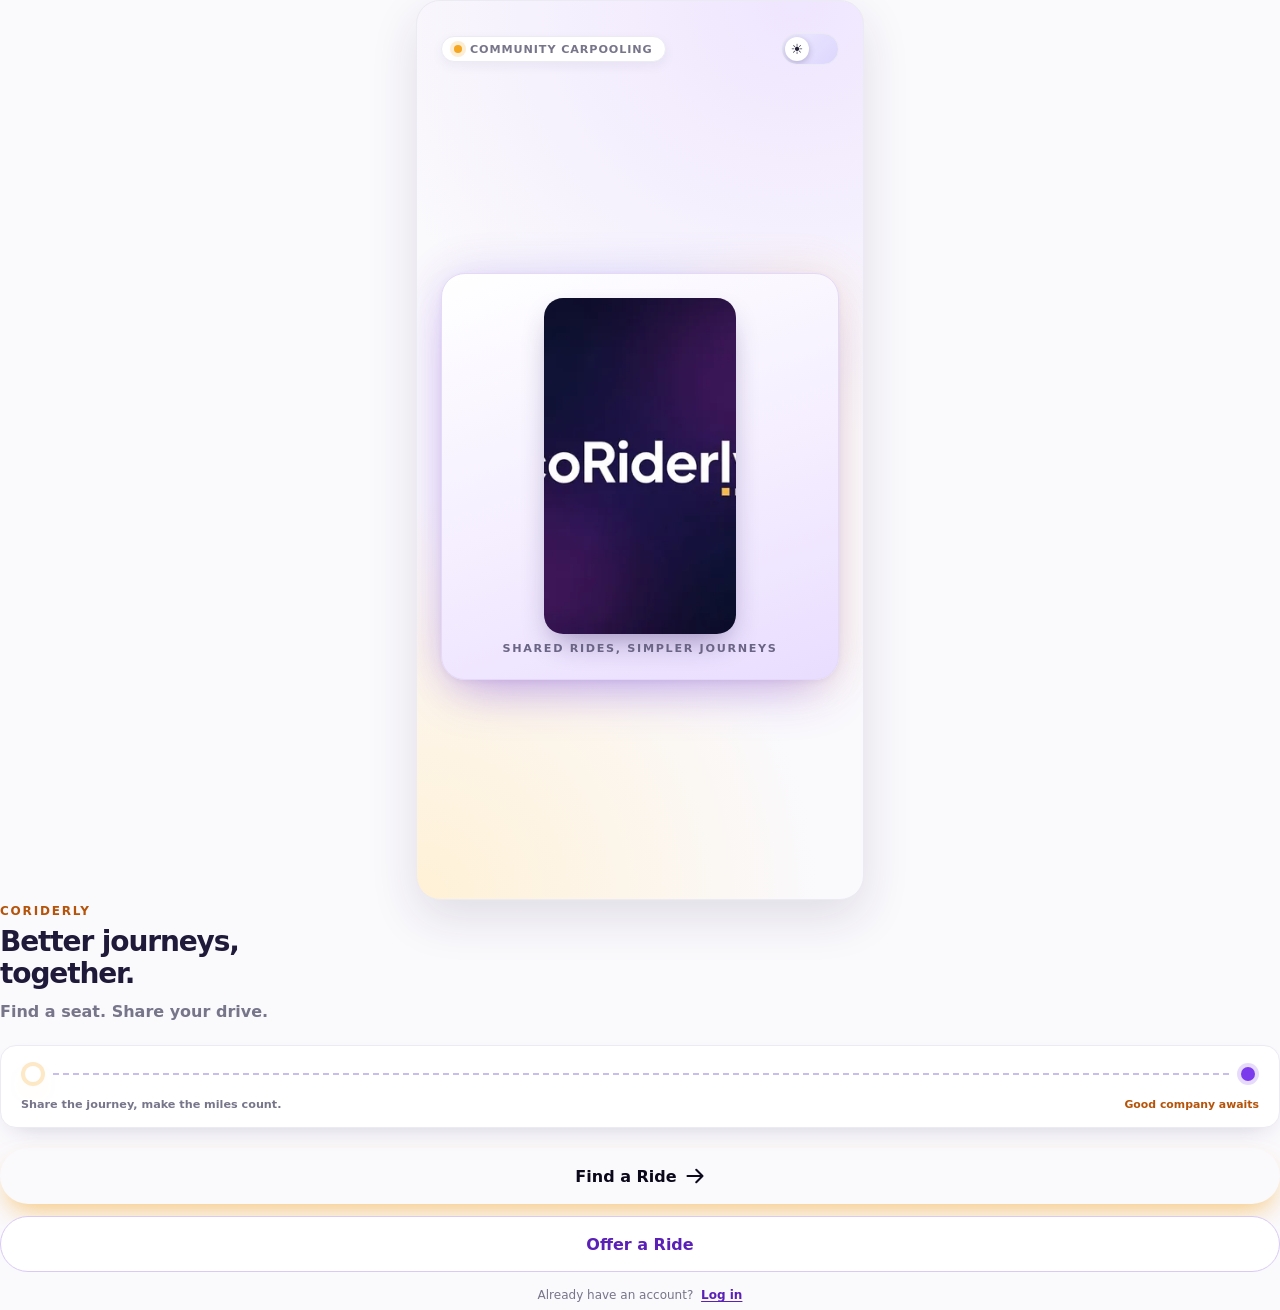
==== commit 5a21ff1b: "Improve landing page performance Co-authored-by: Copilot <223556219+Copilot@users.noreply.github.com" ====
--- a/assets/web/index.html
+++ b/assets/web/index.html
@@ -2,15 +2,45 @@
 <html lang="en">
 <head>
   <meta charset="UTF-8" />
-  <meta name="viewport" content="width=device-width, initial-scale=1.0, maximum-scale=1.0, viewport-fit=cover" />
-  <title>CoRiderly — Find your ride</title>
+  <meta name="viewport" content="width=device-width, initial-scale=1.0, viewport-fit=cover" />
+  <title>CoRiderly | Carpooling and shared rides in India</title>
+  <meta name="description" content="Find affordable shared rides or offer a seat with CoRiderly. Connect with people travelling your way across India." />
+  <link rel="canonical" href="https://coriderly.in/" />
+  <meta property="og:type" content="website" />
+  <meta property="og:site_name" content="CoRiderly" />
+  <meta property="og:title" content="CoRiderly | Carpooling and shared rides in India" />
+  <meta property="og:description" content="Find affordable shared rides or offer a seat with CoRiderly." />
+  <meta property="og:url" content="https://coriderly.in/" />
+  <meta property="og:image" content="https://coriderly.in/logo.png" />
+  <meta name="twitter:card" content="summary" />
+  <meta name="twitter:title" content="CoRiderly | Carpooling and shared rides in India" />
+  <meta name="twitter:description" content="Find affordable shared rides or offer a seat with CoRiderly." />
+  <meta name="twitter:image" content="https://coriderly.in/logo.png" />
+  <script type="application/ld+json">
+    {
+      "@context": "https://schema.org",
+      "@type": "WebSite",
+      "name": "CoRiderly",
+      "url": "https://coriderly.in/",
+      "description": "Carpooling and shared rides in India."
+    }
+  </script>
   <link rel="manifest" href="manifest.webmanifest" />
+  <link rel="preconnect" href="https://ecefjyoaqyxdjyjsmpyd.supabase.co" />
   <meta name="theme-color" content="#7c3aed" />
   <meta name="mobile-web-app-capable" content="yes" />
   <meta name="apple-mobile-web-app-capable" content="yes" />
   <meta name="apple-mobile-web-app-title" content="CoRiderly" />
   <link rel="apple-touch-icon" href="icons/Icon-192.png" />
   <link rel="icon" type="image/png" href="icons/Icon-192.png" />
+  <!-- Google Analytics -->
+  <script async src="https://www.googletagmanager.com/gtag/js?id=G-YRSMHMJ52L"></script>
+  <script>
+    window.dataLayer = window.dataLayer || [];
+    function gtag(){dataLayer.push(arguments);}
+    gtag('js', new Date());
+    gtag('config', 'G-YRSMHMJ52L');
+  </script>
   <script>
     (function () {
       var t = null;
@@ -24,7 +54,7 @@
   <link rel="stylesheet" href="styles.css" />
 </head>
 <body>
-  <section class="welcome-screen" id="welcome-screen" aria-label="Welcome to CoRiderly">
+  <main class="welcome-screen" id="welcome-screen" aria-label="Welcome to CoRiderly">
     <header class="welcome-top-bar">
       <div class="welcome-badge">
         <span class="welcome-badge-dot" aria-hidden="true"></span>
@@ -36,11 +66,11 @@
     <section class="welcome-brand-section" aria-label="CoRiderly brand">
       <div class="welcome-brand-wrap">
         <div class="welcome-brand-card">
-          <img class="welcome-logo" src="logo.png" alt="CoRiderly" />
+          <img class="welcome-logo" src="logo.webp" width="336" height="336" fetchpriority="high" alt="CoRiderly" />
           <p class="welcome-brand-tagline">Shared rides, simpler journeys</p>
         </div>
       </div>
-    </section>
+    </main>
 
     <section class="welcome-onboarding">
       <div class="welcome-intro-copy">
@@ -75,7 +105,7 @@
   </section>
   <section class="splash-screen" id="splash-screen" aria-label="CoRiderly sign in" hidden>
     <div class="splash-story">
-      <div class="splash-brand"><span class="splash-mark" aria-hidden="true"><img src="logo_small.png" alt=""></span>CoRiderly</div>
+      <div class="splash-brand"><span class="splash-mark" aria-hidden="true"><img src="logo_small.webp" width="128" height="128" alt=""></span>CoRiderly</div>
       <div class="splash-copy">
         <div class="eyebrow">Better journeys, together</div>
         <h1>Your next ride starts here.</h1>
@@ -112,7 +142,7 @@
   <div class="app" id="main-app" hidden>
     <header class="topbar">
       <div class="brand">
-        <div class="brand-mark" aria-hidden="true"><img src="logo_small.png" alt="">
+        <div class="brand-mark" aria-hidden="true"><img src="logo_small.webp" width="128" height="128" alt="">
         </div>
         <span>CoRiderly</span>
       </div>
@@ -217,19 +247,19 @@
             </div>
             <div class="fee-note">
               <span class="fee-icon" aria-hidden="true">₹</span>
-              <div><strong>₹39 payment per ride</strong>Pay securely through Pine Labs before publishing. Each payment publishes one ride after verification.<small class="payment-note">Your ride appears to others only after payment is confirmed.</small></div>
+              <div><strong>Free for a limited time</strong>Post your ride at no cost. Limit: one active ride per user.<small class="payment-note">Your ride is visible to others right away for 24 hours.</small></div>
             </div>
-            <button class="search-btn offer-submit" type="submit">Pay ₹39 &amp; publish ride</button>
-            <div class="offer-success" id="offer-success" role="status">Payment confirmed. Your ride has been published.</div>
+            <button class="search-btn offer-submit" type="submit">Publish ride</button>
+            <div class="offer-success" id="offer-success" role="status">Your ride has been published.</div>
           </form>
         </div>
       </section>
     </main>
     <footer class="app-address">
       <strong>CoRiderly</strong>
-      <a href="https://otoridesindia-beep.github.io/coRiderly/privacy.html" target="_blank" rel="noopener">Privacy Policy</a>
-      <a href="https://otoridesindia-beep.github.io/coRiderly/terms.html" target="_blank" rel="noopener">Terms and Conditions</a>
-      <a href="https://otoridesindia-beep.github.io/coRiderly/refund.html" target="_blank" rel="noopener">Refund Policy</a>
+      <a href="https://coriderly.in/privacy.html" target="_blank" rel="noopener">Privacy Policy</a>
+      <a href="https://coriderly.in/terms.html" target="_blank" rel="noopener">Terms and Conditions</a>
+      <a href="https://coriderly.in/refund.html" target="_blank" rel="noopener">Refund Policy</a>
       <address><a href="mailto:coriderlyindia@gmail.com">coriderlyindia@gmail.com</a></address>
     </footer>
     <section class="benefits" aria-label="Why ride with CoRiderly">
--- a/assets/web/styles.css
+++ b/assets/web/styles.css
@@ -974,6 +974,9 @@
     .visitor-count svg { width: 18px; height: 18px; color: var(--purple); }
     .visitor-count strong { color: var(--ink); font-size: 15px; }
     html[data-theme="dark"] .visitor-count { background: #100d20; }
+    .time-12h { display:grid; grid-template-columns:repeat(3, minmax(0,1fr)); gap:8px; }
+    .time-12h select { width:100%; min-width:0; height:46px; padding:0 8px; border:1px solid #e8e6ee; border-radius:10px; color:var(--ink); background:#fff; }
+    html[data-theme="dark"] .time-12h select { border-color:var(--line); background-color:#0e0b1d; color-scheme:dark; }
     select.sort {
       flex: 0 0 auto; width: auto; max-width: none; min-height: 36px; height: 36px;
       padding: 0 30px 0 12px; border-radius: 999px; font-weight: 600; cursor: pointer;
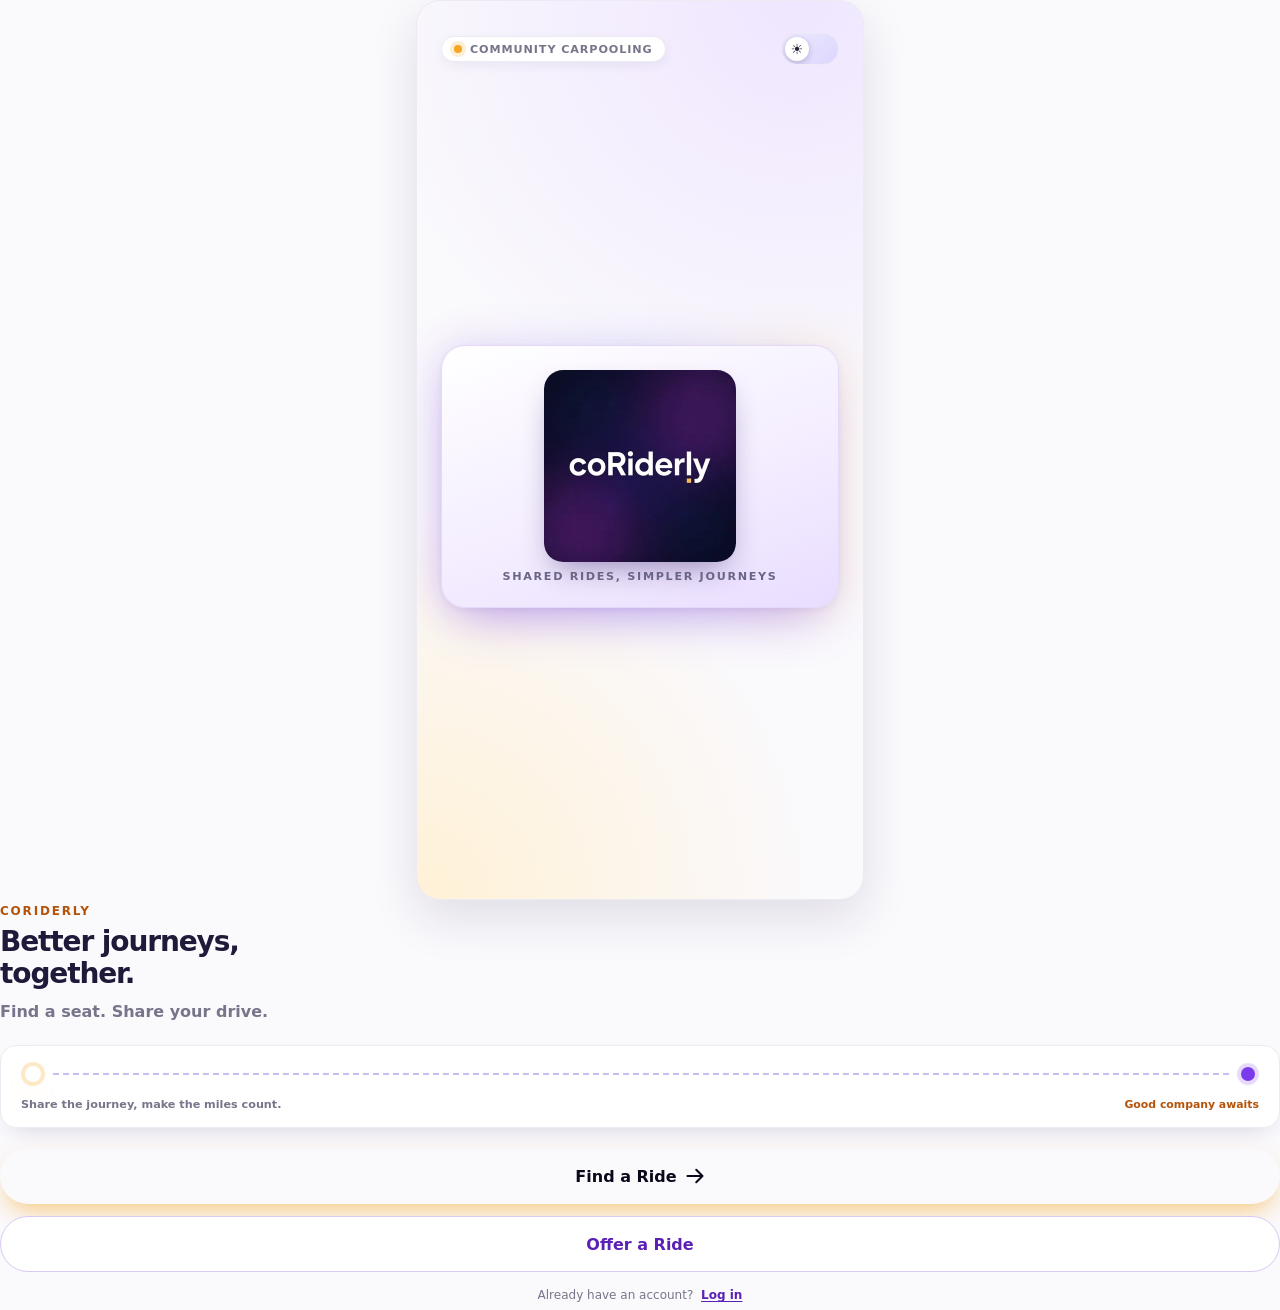
==== commit 83625d63: "Fix responsive welcome logo Co-authored-by: Copilot <223556219+Copilot@users.noreply.github.com>" ====
--- a/assets/web/index.html
+++ b/assets/web/index.html
@@ -66,7 +66,7 @@
     <section class="welcome-brand-section" aria-label="CoRiderly brand">
       <div class="welcome-brand-wrap">
         <div class="welcome-brand-card">
-          <img class="welcome-logo" src="logo.webp" width="336" height="336" fetchpriority="high" alt="CoRiderly" />
+          <img class="welcome-logo" src="logo.webp" fetchpriority="high" alt="CoRiderly" />
           <p class="welcome-brand-tagline">Shared rides, simpler journeys</p>
         </div>
       </div>
--- a/assets/web/styles.css
+++ b/assets/web/styles.css
@@ -461,7 +461,7 @@
     .welcome-brand-wrap { position: relative; width: 100%; }
     .welcome-brand-wrap::before { position: absolute; inset: -.25rem; border-radius: 2rem; background: linear-gradient(90deg, #6d28d9, #4f46e5, var(--welcome-amber)); opacity: .3; filter: blur(1.25rem); content: ""; }
     .welcome-brand-card { min-height: 12rem; padding: 1.5rem; position: relative; overflow: hidden; display: flex; flex-direction: column; align-items: center; justify-content: center; text-align: center; border: 1px solid rgba(255, 255, 255, .1); border-radius: 1.5rem; background: radial-gradient(ellipse at top, rgba(255, 255, 255, .1), transparent 60%), linear-gradient(135deg, #231749, #1a1236 55%, #120d26); box-shadow: 0 20px 50px -10px rgba(109, 40, 217, .35); }
-    .welcome-logo { display: block; width: min(100%, 12rem); aspect-ratio: 1; border-radius: 1.2rem; object-fit: cover; }
+    .welcome-logo { display: block; width: min(100%, 12rem); height: auto; aspect-ratio: 1; border-radius: 1.2rem; object-fit: cover; }
     .welcome-brand-tagline { margin: .5rem 0 0; color: rgba(255, 255, 255, .55); font-size: .7rem; font-weight: 600; letter-spacing: .15em; text-transform: uppercase; }
     .welcome-onboarding { padding-bottom: .5rem; }
     .welcome-intro-copy { margin-bottom: 1.5rem; }
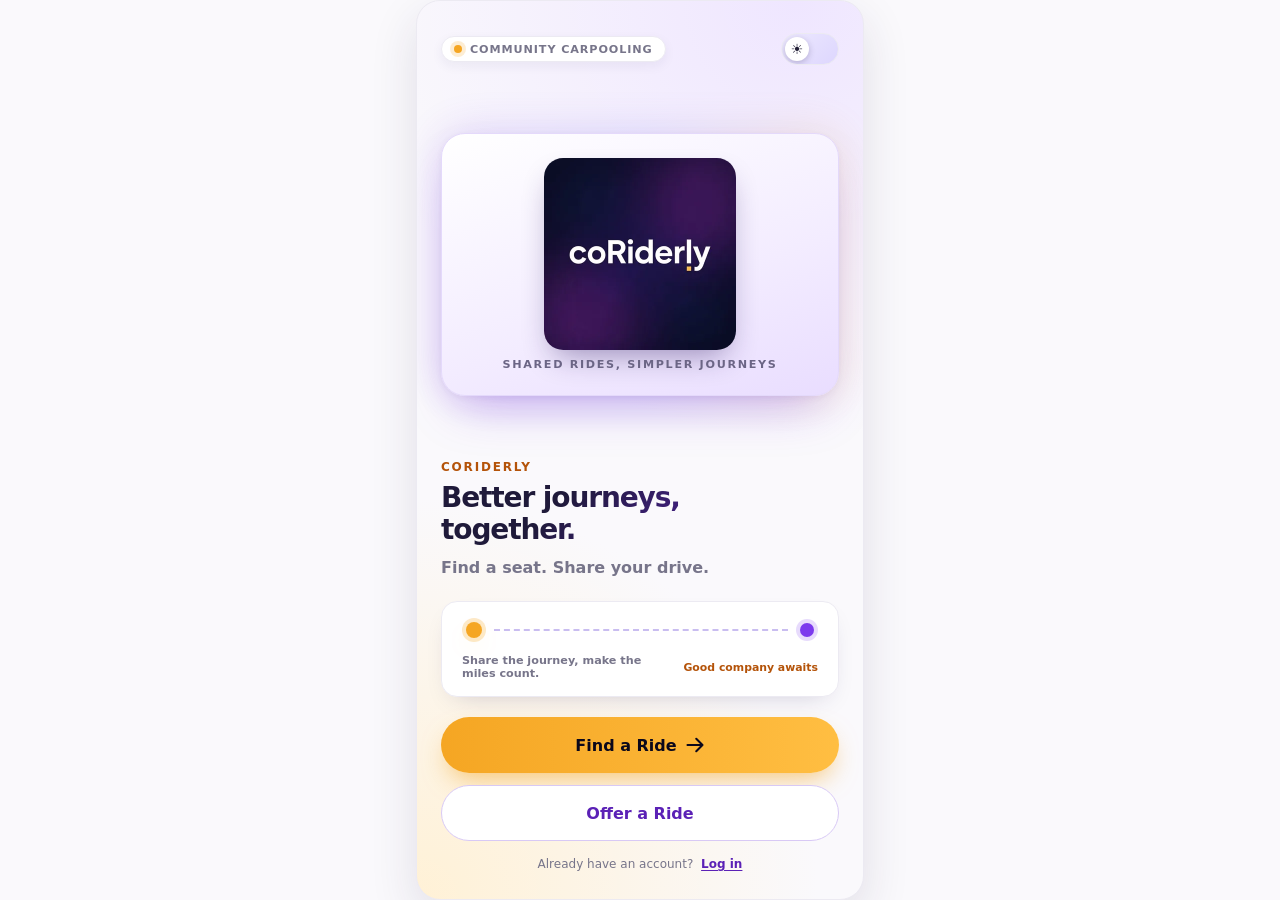
==== commit 399e347e: "Repair welcome screen markup Co-authored-by: Copilot <223556219+Copilot@users.noreply.github.com>" ====
--- a/assets/web/index.html
+++ b/assets/web/index.html
@@ -51,7 +51,7 @@
       document.documentElement.setAttribute('data-theme', t);
     })();
   </script>
-  <link rel="stylesheet" href="styles.css" />
+  <link rel="stylesheet" href="styles.css?v=20261029-2" />
 </head>
 <body>
   <main class="welcome-screen" id="welcome-screen" aria-label="Welcome to CoRiderly">
@@ -70,7 +70,7 @@
           <p class="welcome-brand-tagline">Shared rides, simpler journeys</p>
         </div>
       </div>
-    </main>
+    </section>
 
     <section class="welcome-onboarding">
       <div class="welcome-intro-copy">
@@ -102,7 +102,7 @@
         <p class="welcome-login-prompt">Already have an account? <a href="#login" id="welcome-login">Log in</a></p>
       </div>
     </section>
-  </section>
+  </main>
   <section class="splash-screen" id="splash-screen" aria-label="CoRiderly sign in" hidden>
     <div class="splash-story">
       <div class="splash-brand"><span class="splash-mark" aria-hidden="true"><img src="logo_small.webp" width="128" height="128" alt=""></span>CoRiderly</div>
--- a/assets/web/styles.css
+++ b/assets/web/styles.css
@@ -490,7 +490,7 @@
     .auth-back-link:hover { color: var(--purple-dark); }
     @media (max-height: 700px) {
       .welcome-brand-card { min-height: 9rem; }
-      .welcome-logo { width: min(100%, 9.5rem); }
+      .welcome-logo { width: min(100%, 12rem); }
       .welcome-intro-copy { margin-bottom: 1rem; }
       .welcome-actions { padding-top: 1rem; }
     }
